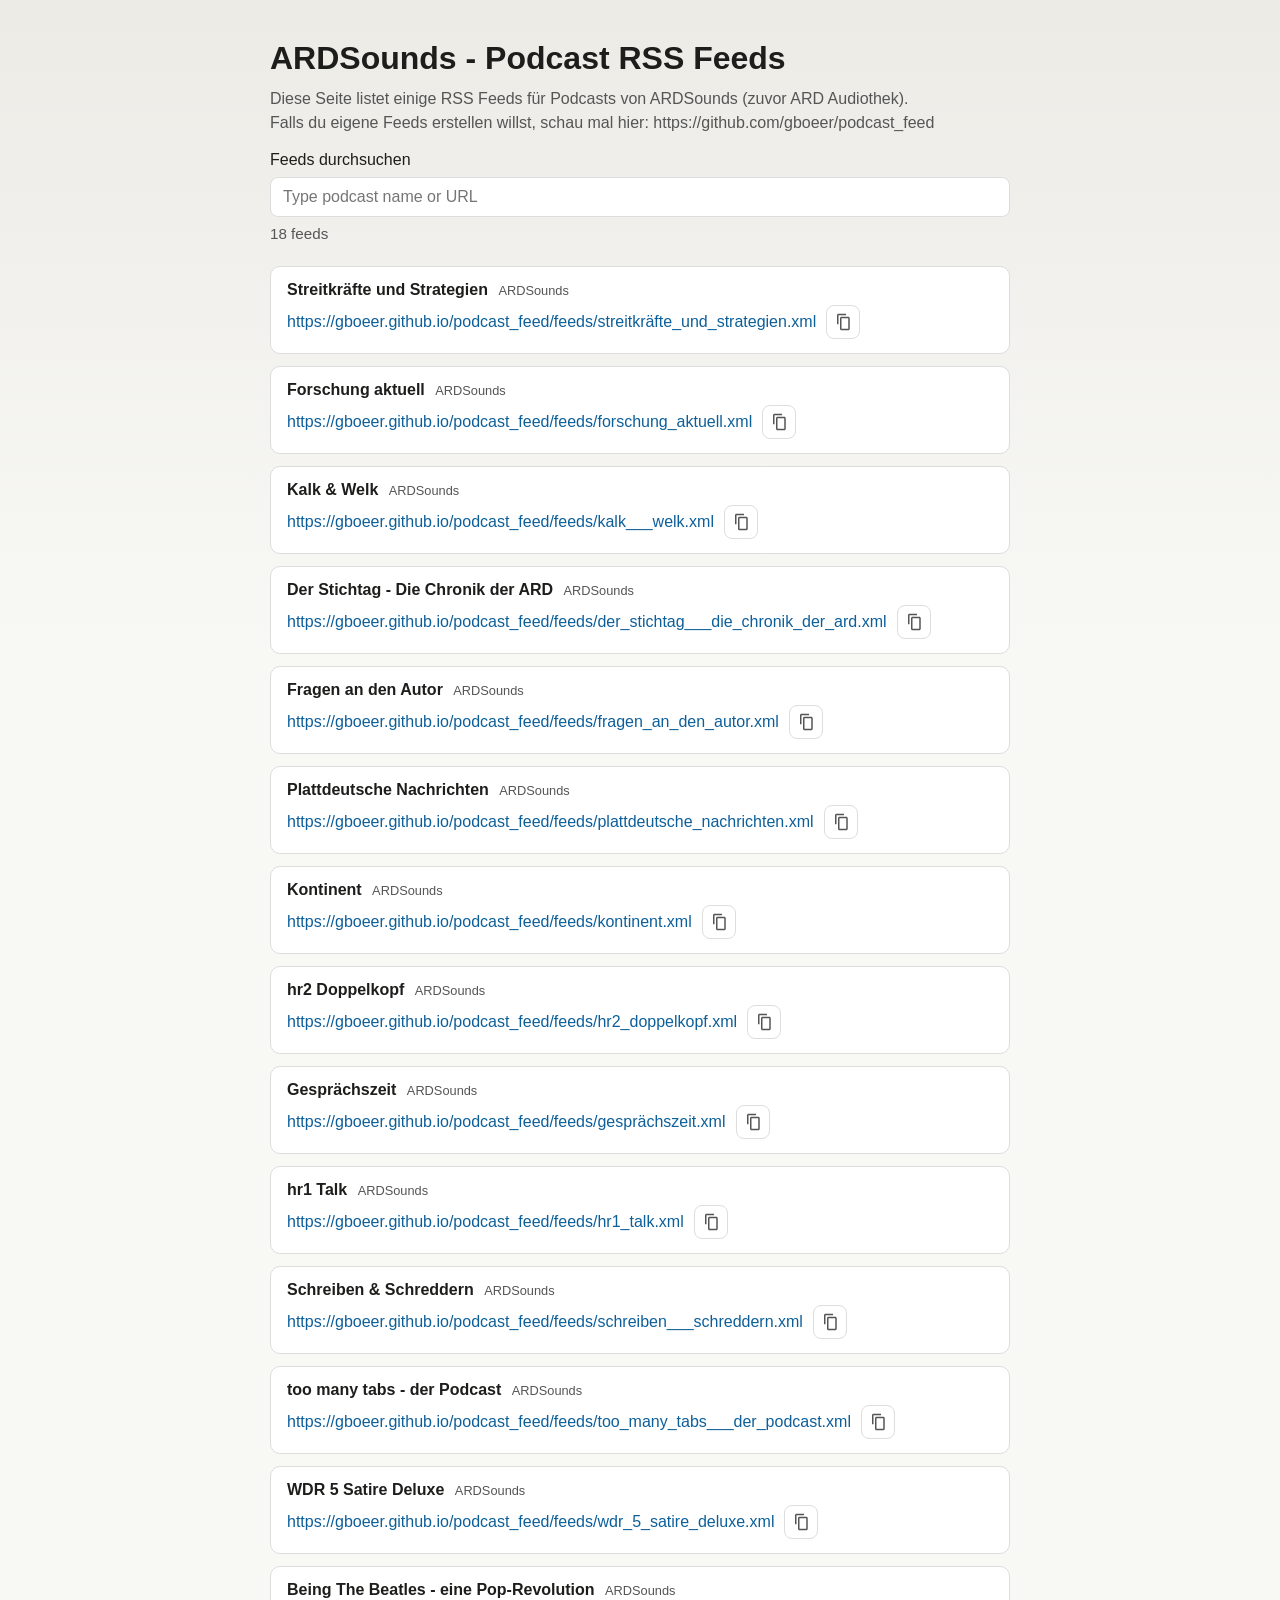
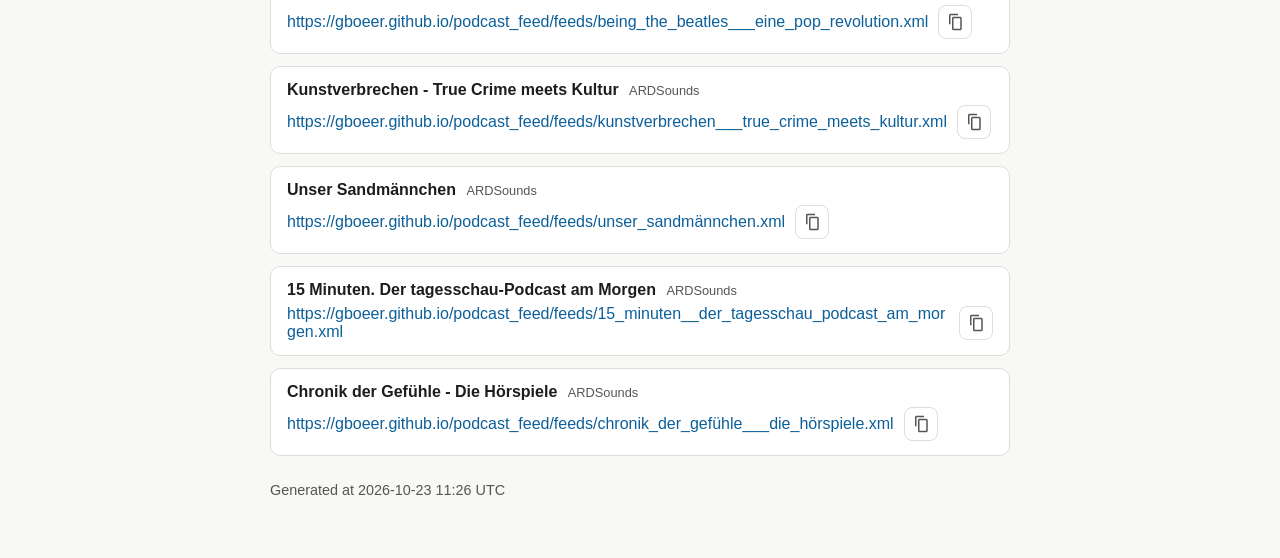
==== index.html @ 9b15e466 "deploy: 3270543f845d067c883ebe830aea7118009c3dfb" ====
<!doctype html>
<html lang="en">
<head>
  <meta charset="utf-8">
  <meta name="viewport" content="width=device-width, initial-scale=1">
  <title>Podcast Feeds</title>
  <link rel="stylesheet" href="./index.css">
</head>
<body>
  <main>
    <h1>ARDSounds - Podcast RSS Feeds</h1>
    <p>Diese Seite listet einige RSS Feeds für Podcasts von ARDSounds (zuvor ARD Audiothek). <br> Falls du eigene Feeds erstellen willst, schau mal hier: https://github.com/gboeer/podcast_feed </p>
    <div class="controls">
      <label for="feed-search">Feeds durchsuchen</label>
      <input id="feed-search" type="search" placeholder="Type podcast name or URL" autocomplete="off">
      <div id="feed-stats" class="stats"></div>
    </div>
    <ul>
<li data-search="streitkräfte und strategien https://gboeer.github.io/podcast_feed/feeds/streitkräfte_und_strategien.xml"><strong>Streitkräfte und Strategien</strong> <a class="source-link" href="https://www.ardsounds.de/sendung/streitkraefte-und-strategien/urn:ard:show:794d51bd58e1747c/" target="_blank" rel="noopener">ARDSounds</a><br><div class="feed-link-row"><a href="https://gboeer.github.io/podcast_feed/feeds/streitkräfte_und_strategien.xml">https://gboeer.github.io/podcast_feed/feeds/streitkräfte_und_strategien.xml</a><button class="copy-btn" type="button" data-copy="https://gboeer.github.io/podcast_feed/feeds/streitkräfte_und_strategien.xml" aria-label="Copy feed URL" title="Copy feed URL"><svg viewBox="0 0 24 24" aria-hidden="true" focusable="false"><path d="M16 1H6c-1.1 0-2 .9-2 2v12h2V3h10V1zm3 4H10c-1.1 0-2 .9-2 2v14c0 1.1.9 2 2 2h9c1.1 0 2-.9 2-2V7c0-1.1-.9-2-2-2zm0 16H10V7h9v14z"/></svg></button></div></li>
<li data-search="forschung aktuell https://gboeer.github.io/podcast_feed/feeds/forschung_aktuell.xml"><strong>Forschung aktuell</strong> <a class="source-link" href="https://www.ardsounds.de/sendung/forschung-aktuell/urn:ard:show:4dc5200d91eca29c/" target="_blank" rel="noopener">ARDSounds</a><br><div class="feed-link-row"><a href="https://gboeer.github.io/podcast_feed/feeds/forschung_aktuell.xml">https://gboeer.github.io/podcast_feed/feeds/forschung_aktuell.xml</a><button class="copy-btn" type="button" data-copy="https://gboeer.github.io/podcast_feed/feeds/forschung_aktuell.xml" aria-label="Copy feed URL" title="Copy feed URL"><svg viewBox="0 0 24 24" aria-hidden="true" focusable="false"><path d="M16 1H6c-1.1 0-2 .9-2 2v12h2V3h10V1zm3 4H10c-1.1 0-2 .9-2 2v14c0 1.1.9 2 2 2h9c1.1 0 2-.9 2-2V7c0-1.1-.9-2-2-2zm0 16H10V7h9v14z"/></svg></button></div></li>
<li data-search="kalk &amp; welk https://gboeer.github.io/podcast_feed/feeds/kalk___welk.xml"><strong>Kalk &amp; Welk</strong> <a class="source-link" href="https://www.ardsounds.de/sendung/kalk-und-welk/urn:ard:show:8e6d4d6fa453e7f7/" target="_blank" rel="noopener">ARDSounds</a><br><div class="feed-link-row"><a href="https://gboeer.github.io/podcast_feed/feeds/kalk___welk.xml">https://gboeer.github.io/podcast_feed/feeds/kalk___welk.xml</a><button class="copy-btn" type="button" data-copy="https://gboeer.github.io/podcast_feed/feeds/kalk___welk.xml" aria-label="Copy feed URL" title="Copy feed URL"><svg viewBox="0 0 24 24" aria-hidden="true" focusable="false"><path d="M16 1H6c-1.1 0-2 .9-2 2v12h2V3h10V1zm3 4H10c-1.1 0-2 .9-2 2v14c0 1.1.9 2 2 2h9c1.1 0 2-.9 2-2V7c0-1.1-.9-2-2-2zm0 16H10V7h9v14z"/></svg></button></div></li>
<li data-search="der stichtag - die chronik der ard https://gboeer.github.io/podcast_feed/feeds/der_stichtag___die_chronik_der_ard.xml"><strong>Der Stichtag - Die Chronik der ARD</strong> <a class="source-link" href="https://www.ardsounds.de/sendung/der-stichtag-die-chronik-der-ard/urn:ard:show:2c105ac761118ee9/" target="_blank" rel="noopener">ARDSounds</a><br><div class="feed-link-row"><a href="https://gboeer.github.io/podcast_feed/feeds/der_stichtag___die_chronik_der_ard.xml">https://gboeer.github.io/podcast_feed/feeds/der_stichtag___die_chronik_der_ard.xml</a><button class="copy-btn" type="button" data-copy="https://gboeer.github.io/podcast_feed/feeds/der_stichtag___die_chronik_der_ard.xml" aria-label="Copy feed URL" title="Copy feed URL"><svg viewBox="0 0 24 24" aria-hidden="true" focusable="false"><path d="M16 1H6c-1.1 0-2 .9-2 2v12h2V3h10V1zm3 4H10c-1.1 0-2 .9-2 2v14c0 1.1.9 2 2 2h9c1.1 0 2-.9 2-2V7c0-1.1-.9-2-2-2zm0 16H10V7h9v14z"/></svg></button></div></li>
<li data-search="fragen an den autor https://gboeer.github.io/podcast_feed/feeds/fragen_an_den_autor.xml"><strong>Fragen an den Autor</strong> <a class="source-link" href="https://www.ardsounds.de/sendung/fragen-an-den-autor/urn:ard:show:fbb1775cda85d930/" target="_blank" rel="noopener">ARDSounds</a><br><div class="feed-link-row"><a href="https://gboeer.github.io/podcast_feed/feeds/fragen_an_den_autor.xml">https://gboeer.github.io/podcast_feed/feeds/fragen_an_den_autor.xml</a><button class="copy-btn" type="button" data-copy="https://gboeer.github.io/podcast_feed/feeds/fragen_an_den_autor.xml" aria-label="Copy feed URL" title="Copy feed URL"><svg viewBox="0 0 24 24" aria-hidden="true" focusable="false"><path d="M16 1H6c-1.1 0-2 .9-2 2v12h2V3h10V1zm3 4H10c-1.1 0-2 .9-2 2v14c0 1.1.9 2 2 2h9c1.1 0 2-.9 2-2V7c0-1.1-.9-2-2-2zm0 16H10V7h9v14z"/></svg></button></div></li>
<li data-search="plattdeutsche nachrichten https://gboeer.github.io/podcast_feed/feeds/plattdeutsche_nachrichten.xml"><strong>Plattdeutsche Nachrichten</strong> <a class="source-link" href="https://www.ardsounds.de/sendung/plattdeutsche-nachrichten/urn:ard:show:feb73adba71276fd/" target="_blank" rel="noopener">ARDSounds</a><br><div class="feed-link-row"><a href="https://gboeer.github.io/podcast_feed/feeds/plattdeutsche_nachrichten.xml">https://gboeer.github.io/podcast_feed/feeds/plattdeutsche_nachrichten.xml</a><button class="copy-btn" type="button" data-copy="https://gboeer.github.io/podcast_feed/feeds/plattdeutsche_nachrichten.xml" aria-label="Copy feed URL" title="Copy feed URL"><svg viewBox="0 0 24 24" aria-hidden="true" focusable="false"><path d="M16 1H6c-1.1 0-2 .9-2 2v12h2V3h10V1zm3 4H10c-1.1 0-2 .9-2 2v14c0 1.1.9 2 2 2h9c1.1 0 2-.9 2-2V7c0-1.1-.9-2-2-2zm0 16H10V7h9v14z"/></svg></button></div></li>
<li data-search="kontinent https://gboeer.github.io/podcast_feed/feeds/kontinent.xml"><strong>Kontinent</strong> <a class="source-link" href="https://www.ardsounds.de/sendung/kontinent/urn:ard:show:867e47a4a49d29b7/" target="_blank" rel="noopener">ARDSounds</a><br><div class="feed-link-row"><a href="https://gboeer.github.io/podcast_feed/feeds/kontinent.xml">https://gboeer.github.io/podcast_feed/feeds/kontinent.xml</a><button class="copy-btn" type="button" data-copy="https://gboeer.github.io/podcast_feed/feeds/kontinent.xml" aria-label="Copy feed URL" title="Copy feed URL"><svg viewBox="0 0 24 24" aria-hidden="true" focusable="false"><path d="M16 1H6c-1.1 0-2 .9-2 2v12h2V3h10V1zm3 4H10c-1.1 0-2 .9-2 2v14c0 1.1.9 2 2 2h9c1.1 0 2-.9 2-2V7c0-1.1-.9-2-2-2zm0 16H10V7h9v14z"/></svg></button></div></li>
<li data-search="hr2 doppelkopf https://gboeer.github.io/podcast_feed/feeds/hr2_doppelkopf.xml"><strong>hr2 Doppelkopf</strong> <a class="source-link" href="https://www.ardsounds.de/sendung/hr2-doppelkopf/urn:ard:show:762d98549219c41c/" target="_blank" rel="noopener">ARDSounds</a><br><div class="feed-link-row"><a href="https://gboeer.github.io/podcast_feed/feeds/hr2_doppelkopf.xml">https://gboeer.github.io/podcast_feed/feeds/hr2_doppelkopf.xml</a><button class="copy-btn" type="button" data-copy="https://gboeer.github.io/podcast_feed/feeds/hr2_doppelkopf.xml" aria-label="Copy feed URL" title="Copy feed URL"><svg viewBox="0 0 24 24" aria-hidden="true" focusable="false"><path d="M16 1H6c-1.1 0-2 .9-2 2v12h2V3h10V1zm3 4H10c-1.1 0-2 .9-2 2v14c0 1.1.9 2 2 2h9c1.1 0 2-.9 2-2V7c0-1.1-.9-2-2-2zm0 16H10V7h9v14z"/></svg></button></div></li>
<li data-search="gesprächszeit https://gboeer.github.io/podcast_feed/feeds/gesprächszeit.xml"><strong>Gesprächszeit</strong> <a class="source-link" href="https://www.ardsounds.de/sendung/gespraechszeit/urn:ard:show:e8dc6cd659cb0e9d/" target="_blank" rel="noopener">ARDSounds</a><br><div class="feed-link-row"><a href="https://gboeer.github.io/podcast_feed/feeds/gesprächszeit.xml">https://gboeer.github.io/podcast_feed/feeds/gesprächszeit.xml</a><button class="copy-btn" type="button" data-copy="https://gboeer.github.io/podcast_feed/feeds/gesprächszeit.xml" aria-label="Copy feed URL" title="Copy feed URL"><svg viewBox="0 0 24 24" aria-hidden="true" focusable="false"><path d="M16 1H6c-1.1 0-2 .9-2 2v12h2V3h10V1zm3 4H10c-1.1 0-2 .9-2 2v14c0 1.1.9 2 2 2h9c1.1 0 2-.9 2-2V7c0-1.1-.9-2-2-2zm0 16H10V7h9v14z"/></svg></button></div></li>
<li data-search="hr1 talk https://gboeer.github.io/podcast_feed/feeds/hr1_talk.xml"><strong>hr1 Talk</strong> <a class="source-link" href="https://www.ardsounds.de/sendung/hr1-talk/urn:ard:show:fd5af5b7b07a8db5/" target="_blank" rel="noopener">ARDSounds</a><br><div class="feed-link-row"><a href="https://gboeer.github.io/podcast_feed/feeds/hr1_talk.xml">https://gboeer.github.io/podcast_feed/feeds/hr1_talk.xml</a><button class="copy-btn" type="button" data-copy="https://gboeer.github.io/podcast_feed/feeds/hr1_talk.xml" aria-label="Copy feed URL" title="Copy feed URL"><svg viewBox="0 0 24 24" aria-hidden="true" focusable="false"><path d="M16 1H6c-1.1 0-2 .9-2 2v12h2V3h10V1zm3 4H10c-1.1 0-2 .9-2 2v14c0 1.1.9 2 2 2h9c1.1 0 2-.9 2-2V7c0-1.1-.9-2-2-2zm0 16H10V7h9v14z"/></svg></button></div></li>
<li data-search="schreiben &amp; schreddern https://gboeer.github.io/podcast_feed/feeds/schreiben___schreddern.xml"><strong>Schreiben &amp; Schreddern</strong> <a class="source-link" href="https://www.ardsounds.de/sendung/schreiben-und-schreddern/urn:ard:show:7f4bfcdd7c86e595/" target="_blank" rel="noopener">ARDSounds</a><br><div class="feed-link-row"><a href="https://gboeer.github.io/podcast_feed/feeds/schreiben___schreddern.xml">https://gboeer.github.io/podcast_feed/feeds/schreiben___schreddern.xml</a><button class="copy-btn" type="button" data-copy="https://gboeer.github.io/podcast_feed/feeds/schreiben___schreddern.xml" aria-label="Copy feed URL" title="Copy feed URL"><svg viewBox="0 0 24 24" aria-hidden="true" focusable="false"><path d="M16 1H6c-1.1 0-2 .9-2 2v12h2V3h10V1zm3 4H10c-1.1 0-2 .9-2 2v14c0 1.1.9 2 2 2h9c1.1 0 2-.9 2-2V7c0-1.1-.9-2-2-2zm0 16H10V7h9v14z"/></svg></button></div></li>
<li data-search="too many tabs - der podcast https://gboeer.github.io/podcast_feed/feeds/too_many_tabs___der_podcast.xml"><strong>too many tabs - der Podcast</strong> <a class="source-link" href="https://www.ardsounds.de/sendung/too-many-tabs-der-podcast/urn:ard:show:f9729e4506b88ae3/" target="_blank" rel="noopener">ARDSounds</a><br><div class="feed-link-row"><a href="https://gboeer.github.io/podcast_feed/feeds/too_many_tabs___der_podcast.xml">https://gboeer.github.io/podcast_feed/feeds/too_many_tabs___der_podcast.xml</a><button class="copy-btn" type="button" data-copy="https://gboeer.github.io/podcast_feed/feeds/too_many_tabs___der_podcast.xml" aria-label="Copy feed URL" title="Copy feed URL"><svg viewBox="0 0 24 24" aria-hidden="true" focusable="false"><path d="M16 1H6c-1.1 0-2 .9-2 2v12h2V3h10V1zm3 4H10c-1.1 0-2 .9-2 2v14c0 1.1.9 2 2 2h9c1.1 0 2-.9 2-2V7c0-1.1-.9-2-2-2zm0 16H10V7h9v14z"/></svg></button></div></li>
<li data-search="wdr 5 satire deluxe https://gboeer.github.io/podcast_feed/feeds/wdr_5_satire_deluxe.xml"><strong>WDR 5 Satire Deluxe</strong> <a class="source-link" href="https://www.ardsounds.de/sendung/wdr-5-satire-deluxe/urn:ard:show:b4ca0b835f537610/" target="_blank" rel="noopener">ARDSounds</a><br><div class="feed-link-row"><a href="https://gboeer.github.io/podcast_feed/feeds/wdr_5_satire_deluxe.xml">https://gboeer.github.io/podcast_feed/feeds/wdr_5_satire_deluxe.xml</a><button class="copy-btn" type="button" data-copy="https://gboeer.github.io/podcast_feed/feeds/wdr_5_satire_deluxe.xml" aria-label="Copy feed URL" title="Copy feed URL"><svg viewBox="0 0 24 24" aria-hidden="true" focusable="false"><path d="M16 1H6c-1.1 0-2 .9-2 2v12h2V3h10V1zm3 4H10c-1.1 0-2 .9-2 2v14c0 1.1.9 2 2 2h9c1.1 0 2-.9 2-2V7c0-1.1-.9-2-2-2zm0 16H10V7h9v14z"/></svg></button></div></li>
<li data-search="being the beatles - eine pop-revolution https://gboeer.github.io/podcast_feed/feeds/being_the_beatles___eine_pop_revolution.xml"><strong>Being The Beatles - eine Pop-Revolution</strong> <a class="source-link" href="https://www.ardsounds.de/sendung/being-the-beatles-eine-pop-revolution/urn:ard:show:5d933a937bf865a2/" target="_blank" rel="noopener">ARDSounds</a><br><div class="feed-link-row"><a href="https://gboeer.github.io/podcast_feed/feeds/being_the_beatles___eine_pop_revolution.xml">https://gboeer.github.io/podcast_feed/feeds/being_the_beatles___eine_pop_revolution.xml</a><button class="copy-btn" type="button" data-copy="https://gboeer.github.io/podcast_feed/feeds/being_the_beatles___eine_pop_revolution.xml" aria-label="Copy feed URL" title="Copy feed URL"><svg viewBox="0 0 24 24" aria-hidden="true" focusable="false"><path d="M16 1H6c-1.1 0-2 .9-2 2v12h2V3h10V1zm3 4H10c-1.1 0-2 .9-2 2v14c0 1.1.9 2 2 2h9c1.1 0 2-.9 2-2V7c0-1.1-.9-2-2-2zm0 16H10V7h9v14z"/></svg></button></div></li>
<li data-search="kunstverbrechen - true crime meets kultur https://gboeer.github.io/podcast_feed/feeds/kunstverbrechen___true_crime_meets_kultur.xml"><strong>Kunstverbrechen - True Crime meets Kultur</strong> <a class="source-link" href="https://www.ardsounds.de/sendung/kunstverbrechen-true-crime-meets-kultur/urn:ard:show:78b44da017c70e17/" target="_blank" rel="noopener">ARDSounds</a><br><div class="feed-link-row"><a href="https://gboeer.github.io/podcast_feed/feeds/kunstverbrechen___true_crime_meets_kultur.xml">https://gboeer.github.io/podcast_feed/feeds/kunstverbrechen___true_crime_meets_kultur.xml</a><button class="copy-btn" type="button" data-copy="https://gboeer.github.io/podcast_feed/feeds/kunstverbrechen___true_crime_meets_kultur.xml" aria-label="Copy feed URL" title="Copy feed URL"><svg viewBox="0 0 24 24" aria-hidden="true" focusable="false"><path d="M16 1H6c-1.1 0-2 .9-2 2v12h2V3h10V1zm3 4H10c-1.1 0-2 .9-2 2v14c0 1.1.9 2 2 2h9c1.1 0 2-.9 2-2V7c0-1.1-.9-2-2-2zm0 16H10V7h9v14z"/></svg></button></div></li>
<li data-search="unser sandmännchen https://gboeer.github.io/podcast_feed/feeds/unser_sandmännchen.xml"><strong>Unser Sandmännchen</strong> <a class="source-link" href="https://www.ardsounds.de/sendung/unser-sandmaennchen/urn:ard:show:0e3f60ed4ba198df/" target="_blank" rel="noopener">ARDSounds</a><br><div class="feed-link-row"><a href="https://gboeer.github.io/podcast_feed/feeds/unser_sandmännchen.xml">https://gboeer.github.io/podcast_feed/feeds/unser_sandmännchen.xml</a><button class="copy-btn" type="button" data-copy="https://gboeer.github.io/podcast_feed/feeds/unser_sandmännchen.xml" aria-label="Copy feed URL" title="Copy feed URL"><svg viewBox="0 0 24 24" aria-hidden="true" focusable="false"><path d="M16 1H6c-1.1 0-2 .9-2 2v12h2V3h10V1zm3 4H10c-1.1 0-2 .9-2 2v14c0 1.1.9 2 2 2h9c1.1 0 2-.9 2-2V7c0-1.1-.9-2-2-2zm0 16H10V7h9v14z"/></svg></button></div></li>
<li data-search="15 minuten. der tagesschau-podcast am morgen https://gboeer.github.io/podcast_feed/feeds/15_minuten__der_tagesschau_podcast_am_morgen.xml"><strong>15 Minuten. Der tagesschau-Podcast am Morgen</strong> <a class="source-link" href="https://www.ardsounds.de/sendung/15-minuten-der-tagesschau-podcast-am-morgen/urn:ard:show:b84b465ae5abcd64/" target="_blank" rel="noopener">ARDSounds</a><br><div class="feed-link-row"><a href="https://gboeer.github.io/podcast_feed/feeds/15_minuten__der_tagesschau_podcast_am_morgen.xml">https://gboeer.github.io/podcast_feed/feeds/15_minuten__der_tagesschau_podcast_am_morgen.xml</a><button class="copy-btn" type="button" data-copy="https://gboeer.github.io/podcast_feed/feeds/15_minuten__der_tagesschau_podcast_am_morgen.xml" aria-label="Copy feed URL" title="Copy feed URL"><svg viewBox="0 0 24 24" aria-hidden="true" focusable="false"><path d="M16 1H6c-1.1 0-2 .9-2 2v12h2V3h10V1zm3 4H10c-1.1 0-2 .9-2 2v14c0 1.1.9 2 2 2h9c1.1 0 2-.9 2-2V7c0-1.1-.9-2-2-2zm0 16H10V7h9v14z"/></svg></button></div></li>
<li data-search="chronik der gefühle - die hörspiele https://gboeer.github.io/podcast_feed/feeds/chronik_der_gefühle___die_hörspiele.xml"><strong>Chronik der Gefühle - Die Hörspiele</strong> <a class="source-link" href="https://www.ardsounds.de/sendung/chronik-der-gefuehle-die-hoerspiele/urn:ard:show:01b02176eb6d5ae0/" target="_blank" rel="noopener">ARDSounds</a><br><div class="feed-link-row"><a href="https://gboeer.github.io/podcast_feed/feeds/chronik_der_gefühle___die_hörspiele.xml">https://gboeer.github.io/podcast_feed/feeds/chronik_der_gefühle___die_hörspiele.xml</a><button class="copy-btn" type="button" data-copy="https://gboeer.github.io/podcast_feed/feeds/chronik_der_gefühle___die_hörspiele.xml" aria-label="Copy feed URL" title="Copy feed URL"><svg viewBox="0 0 24 24" aria-hidden="true" focusable="false"><path d="M16 1H6c-1.1 0-2 .9-2 2v12h2V3h10V1zm3 4H10c-1.1 0-2 .9-2 2v14c0 1.1.9 2 2 2h9c1.1 0 2-.9 2-2V7c0-1.1-.9-2-2-2zm0 16H10V7h9v14z"/></svg></button></div></li>
    </ul>
    <footer>Generated at 2026-10-23 11:26 UTC</footer>
  </main>
  <script>
    (function () {
      const input = document.getElementById("feed-search");
      const stats = document.getElementById("feed-stats");
      const items = Array.from(document.querySelectorAll("li[data-search]"));
      const total = items.length;

      function update() {
        const q = input.value.trim().toLowerCase();
        let visible = 0;
        for (const item of items) {
          const haystack = item.dataset.search || "";
          const match = q === "" || haystack.includes(q);
          item.style.display = match ? "" : "none";
          if (match) visible += 1;
        }
        stats.textContent = q ? `${visible} of ${total} feeds` : `${total} feeds`;
      }

      input.addEventListener("input", update);

      async function copyText(text) {
        if (navigator.clipboard && window.isSecureContext) {
          await navigator.clipboard.writeText(text);
          return;
        }
        const ta = document.createElement("textarea");
        ta.value = text;
        ta.style.position = "fixed";
        ta.style.left = "-9999px";
        document.body.appendChild(ta);
        ta.focus();
        ta.select();
        document.execCommand("copy");
        document.body.removeChild(ta);
      }

      document.addEventListener("click", async (event) => {
        const btn = event.target.closest(".copy-btn");
        if (!btn) return;
        const url = btn.dataset.copy || "";
        if (!url) return;
        try {
          await copyText(url);
          btn.classList.add("copied");
          btn.setAttribute("aria-label", "Copied");
          btn.setAttribute("title", "Copied");
          setTimeout(() => {
            btn.classList.remove("copied");
            btn.setAttribute("aria-label", "Copy feed URL");
            btn.setAttribute("title", "Copy feed URL");
          }, 1200);
        } catch (_err) {
          btn.setAttribute("title", "Copy failed");
        }
      });

      update();
    })();
  </script>
</body>
</html>
---- index.css ----
:root {
  color-scheme: light;
  --bg: #f8f8f5;
  --text: #1d1d1b;
  --muted: #555;
  --card: #fff;
  --line: #ddd;
  --accent: #0d5f9a;
}

* { box-sizing: border-box; }

body {
  margin: 0;
  font-family: "Segoe UI", Helvetica, Arial, sans-serif;
  color: var(--text);
  background: linear-gradient(180deg, #ecebe6 0%, var(--bg) 30%);
  min-height: 100vh;
}

main {
  max-width: 780px;
  margin: 0 auto;
  padding: 40px 20px 60px;
}

h1 {
  margin: 0 0 10px;
  font-size: 2rem;
}

p {
  margin: 0 0 16px;
  color: var(--muted);
  line-height: 1.5;
}

.controls {
  display: grid;
  gap: 8px;
}

input[type="search"] {
  width: 100%;
  padding: 10px 12px;
  border: 1px solid var(--line);
  border-radius: 8px;
  font-size: 1rem;
  background: #fff;
  color: var(--text);
}

.stats {
  color: var(--muted);
  font-size: 0.95rem;
}

ul {
  list-style: none;
  padding: 0;
  margin: 24px 0;
}

li {
  background: var(--card);
  border: 1px solid var(--line);
  border-radius: 10px;
  padding: 14px 16px;
  margin-bottom: 12px;
}

.source-link {
  font-size: 0.8rem;
  color: var(--muted);
  margin-left: 6px;
}

.feed-link-row {
  margin-top: 6px;
  display: flex;
  align-items: center;
  gap: 10px;
}

a {
  color: var(--accent);
  overflow-wrap: anywhere;
  text-decoration: none;
}

a:hover { text-decoration: underline; }

.copy-btn {
  flex: 0 0 auto;
  width: 34px;
  height: 34px;
  border: 1px solid var(--line);
  border-radius: 8px;
  background: #fff;
  color: var(--muted);
  display: inline-flex;
  align-items: center;
  justify-content: center;
  cursor: pointer;
}

.copy-btn:hover {
  color: var(--accent);
  border-color: #bfc8cf;
}

.copy-btn svg {
  width: 18px;
  height: 18px;
  fill: currentColor;
}

.copy-btn.copied {
  color: #1d7f4e;
  border-color: #7cc79f;
}

footer {
  margin-top: 26px;
  color: var(--muted);
  font-size: 0.9rem;
}
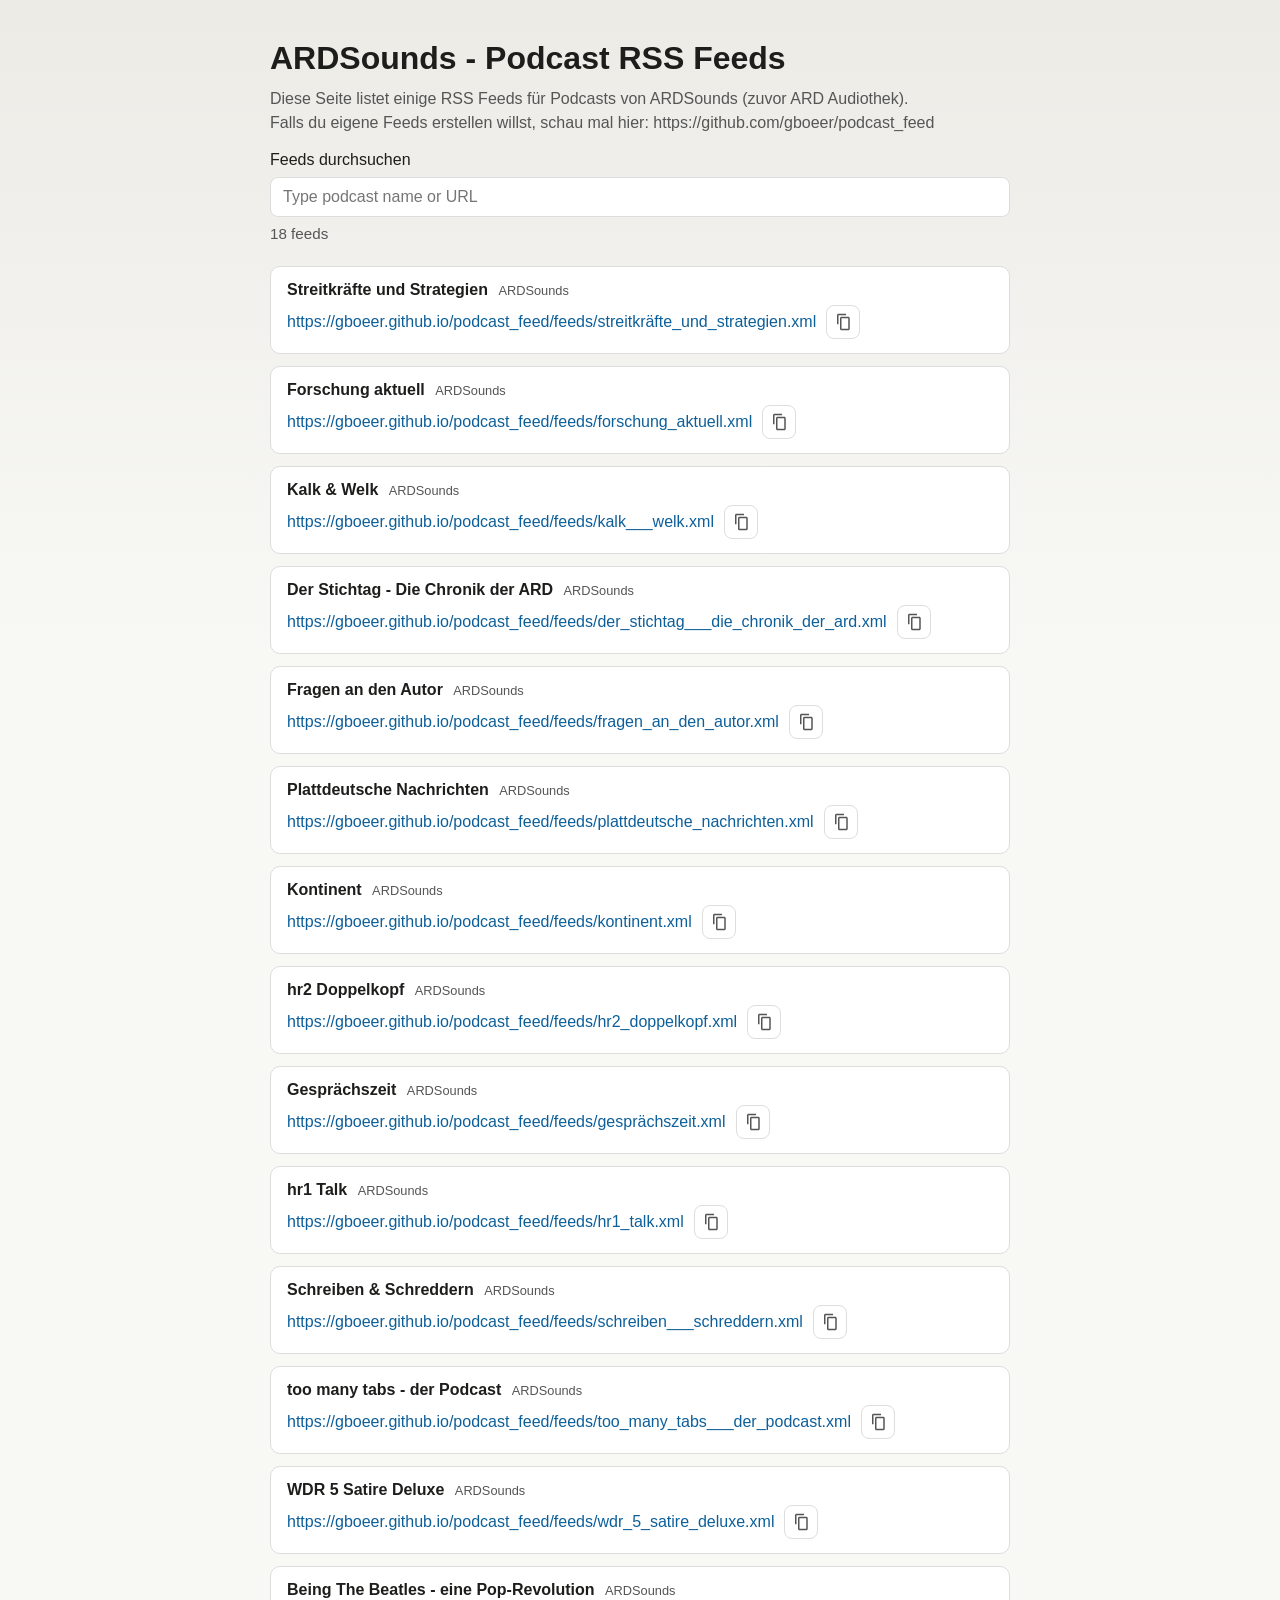
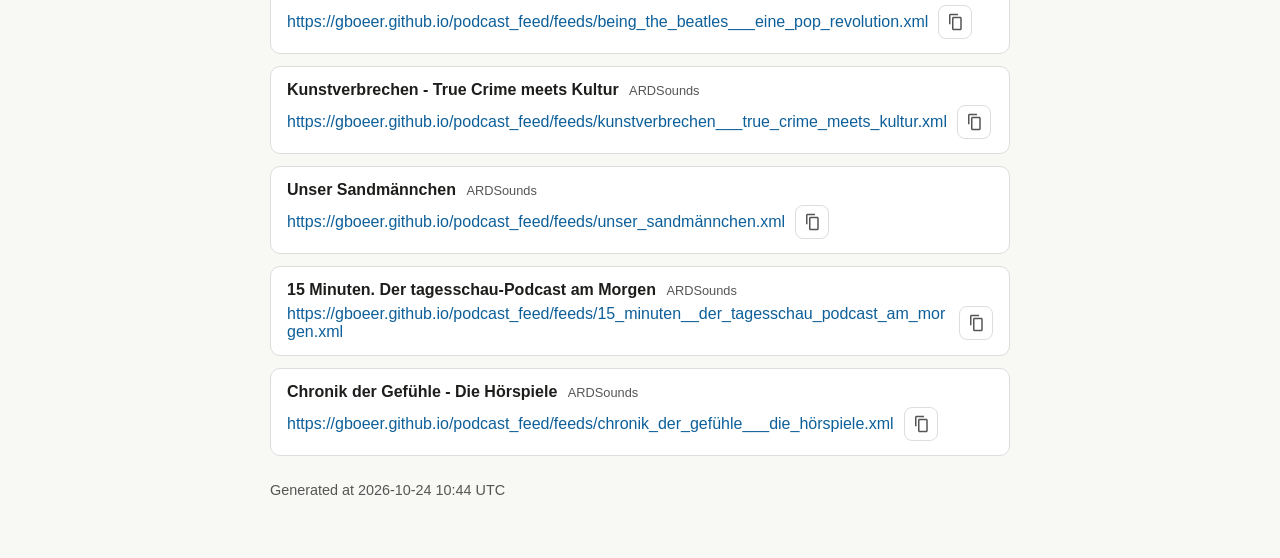
==== commit 03372ba0: "deploy: 3270543f845d067c883ebe830aea7118009c3dfb" ====
--- a/index.html
+++ b/index.html
@@ -35,7 +35,7 @@
 <li data-search="15 minuten. der tagesschau-podcast am morgen https://gboeer.github.io/podcast_feed/feeds/15_minuten__der_tagesschau_podcast_am_morgen.xml"><strong>15 Minuten. Der tagesschau-Podcast am Morgen</strong> <a class="source-link" href="https://www.ardsounds.de/sendung/15-minuten-der-tagesschau-podcast-am-morgen/urn:ard:show:b84b465ae5abcd64/" target="_blank" rel="noopener">ARDSounds</a><br><div class="feed-link-row"><a href="https://gboeer.github.io/podcast_feed/feeds/15_minuten__der_tagesschau_podcast_am_morgen.xml">https://gboeer.github.io/podcast_feed/feeds/15_minuten__der_tagesschau_podcast_am_morgen.xml</a><button class="copy-btn" type="button" data-copy="https://gboeer.github.io/podcast_feed/feeds/15_minuten__der_tagesschau_podcast_am_morgen.xml" aria-label="Copy feed URL" title="Copy feed URL"><svg viewBox="0 0 24 24" aria-hidden="true" focusable="false"><path d="M16 1H6c-1.1 0-2 .9-2 2v12h2V3h10V1zm3 4H10c-1.1 0-2 .9-2 2v14c0 1.1.9 2 2 2h9c1.1 0 2-.9 2-2V7c0-1.1-.9-2-2-2zm0 16H10V7h9v14z"/></svg></button></div></li>
 <li data-search="chronik der gefühle - die hörspiele https://gboeer.github.io/podcast_feed/feeds/chronik_der_gefühle___die_hörspiele.xml"><strong>Chronik der Gefühle - Die Hörspiele</strong> <a class="source-link" href="https://www.ardsounds.de/sendung/chronik-der-gefuehle-die-hoerspiele/urn:ard:show:01b02176eb6d5ae0/" target="_blank" rel="noopener">ARDSounds</a><br><div class="feed-link-row"><a href="https://gboeer.github.io/podcast_feed/feeds/chronik_der_gefühle___die_hörspiele.xml">https://gboeer.github.io/podcast_feed/feeds/chronik_der_gefühle___die_hörspiele.xml</a><button class="copy-btn" type="button" data-copy="https://gboeer.github.io/podcast_feed/feeds/chronik_der_gefühle___die_hörspiele.xml" aria-label="Copy feed URL" title="Copy feed URL"><svg viewBox="0 0 24 24" aria-hidden="true" focusable="false"><path d="M16 1H6c-1.1 0-2 .9-2 2v12h2V3h10V1zm3 4H10c-1.1 0-2 .9-2 2v14c0 1.1.9 2 2 2h9c1.1 0 2-.9 2-2V7c0-1.1-.9-2-2-2zm0 16H10V7h9v14z"/></svg></button></div></li>
     </ul>
-    <footer>Generated at 2026-10-23 11:26 UTC</footer>
+    <footer>Generated at 2026-10-24 10:44 UTC</footer>
   </main>
   <script>
     (function () {
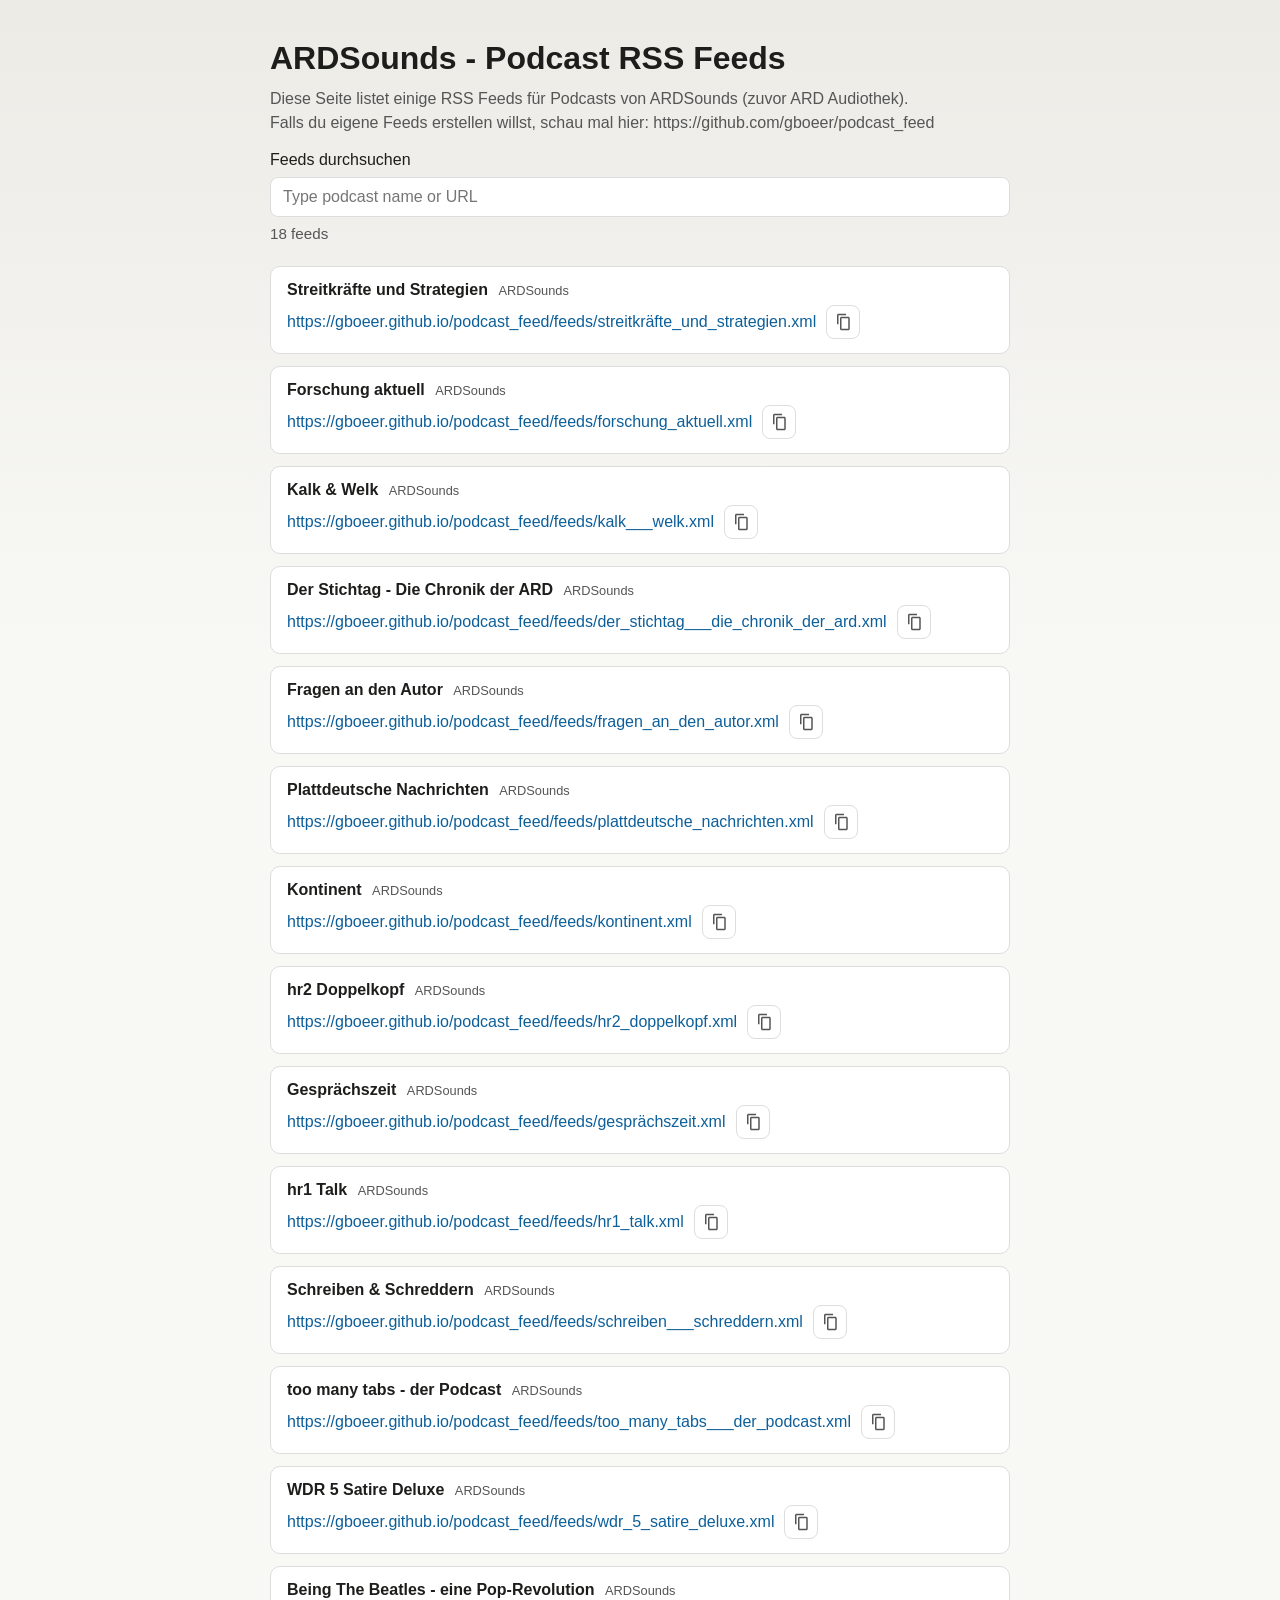
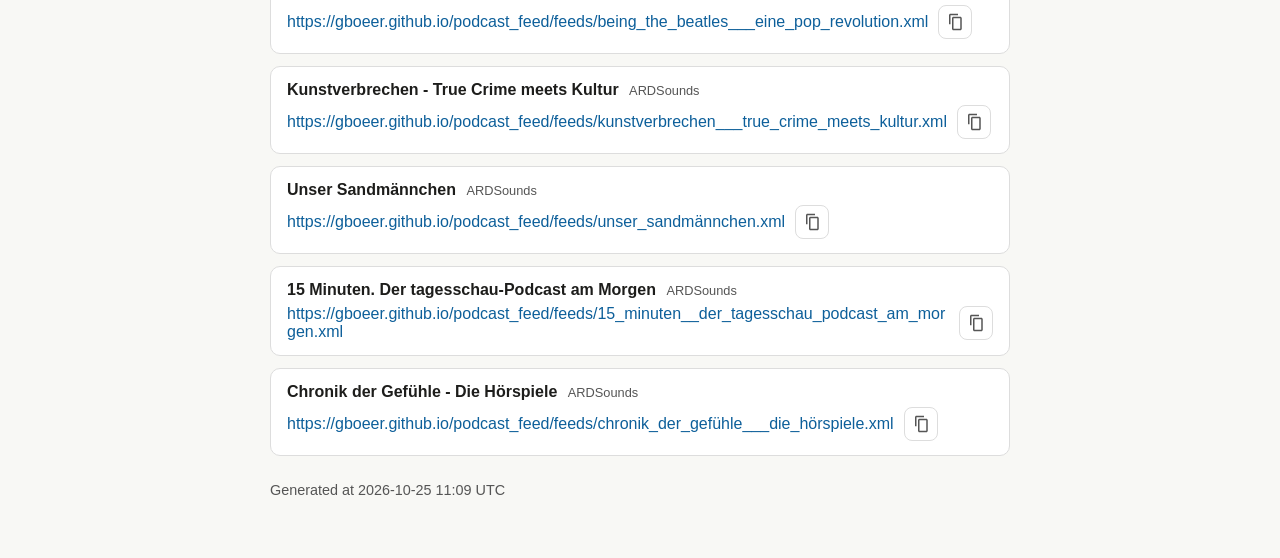
==== commit 403aab7b: "deploy: 3270543f845d067c883ebe830aea7118009c3dfb" ====
--- a/index.html
+++ b/index.html
@@ -35,7 +35,7 @@
 <li data-search="15 minuten. der tagesschau-podcast am morgen https://gboeer.github.io/podcast_feed/feeds/15_minuten__der_tagesschau_podcast_am_morgen.xml"><strong>15 Minuten. Der tagesschau-Podcast am Morgen</strong> <a class="source-link" href="https://www.ardsounds.de/sendung/15-minuten-der-tagesschau-podcast-am-morgen/urn:ard:show:b84b465ae5abcd64/" target="_blank" rel="noopener">ARDSounds</a><br><div class="feed-link-row"><a href="https://gboeer.github.io/podcast_feed/feeds/15_minuten__der_tagesschau_podcast_am_morgen.xml">https://gboeer.github.io/podcast_feed/feeds/15_minuten__der_tagesschau_podcast_am_morgen.xml</a><button class="copy-btn" type="button" data-copy="https://gboeer.github.io/podcast_feed/feeds/15_minuten__der_tagesschau_podcast_am_morgen.xml" aria-label="Copy feed URL" title="Copy feed URL"><svg viewBox="0 0 24 24" aria-hidden="true" focusable="false"><path d="M16 1H6c-1.1 0-2 .9-2 2v12h2V3h10V1zm3 4H10c-1.1 0-2 .9-2 2v14c0 1.1.9 2 2 2h9c1.1 0 2-.9 2-2V7c0-1.1-.9-2-2-2zm0 16H10V7h9v14z"/></svg></button></div></li>
 <li data-search="chronik der gefühle - die hörspiele https://gboeer.github.io/podcast_feed/feeds/chronik_der_gefühle___die_hörspiele.xml"><strong>Chronik der Gefühle - Die Hörspiele</strong> <a class="source-link" href="https://www.ardsounds.de/sendung/chronik-der-gefuehle-die-hoerspiele/urn:ard:show:01b02176eb6d5ae0/" target="_blank" rel="noopener">ARDSounds</a><br><div class="feed-link-row"><a href="https://gboeer.github.io/podcast_feed/feeds/chronik_der_gefühle___die_hörspiele.xml">https://gboeer.github.io/podcast_feed/feeds/chronik_der_gefühle___die_hörspiele.xml</a><button class="copy-btn" type="button" data-copy="https://gboeer.github.io/podcast_feed/feeds/chronik_der_gefühle___die_hörspiele.xml" aria-label="Copy feed URL" title="Copy feed URL"><svg viewBox="0 0 24 24" aria-hidden="true" focusable="false"><path d="M16 1H6c-1.1 0-2 .9-2 2v12h2V3h10V1zm3 4H10c-1.1 0-2 .9-2 2v14c0 1.1.9 2 2 2h9c1.1 0 2-.9 2-2V7c0-1.1-.9-2-2-2zm0 16H10V7h9v14z"/></svg></button></div></li>
     </ul>
-    <footer>Generated at 2026-10-24 10:44 UTC</footer>
+    <footer>Generated at 2026-10-25 11:09 UTC</footer>
   </main>
   <script>
     (function () {
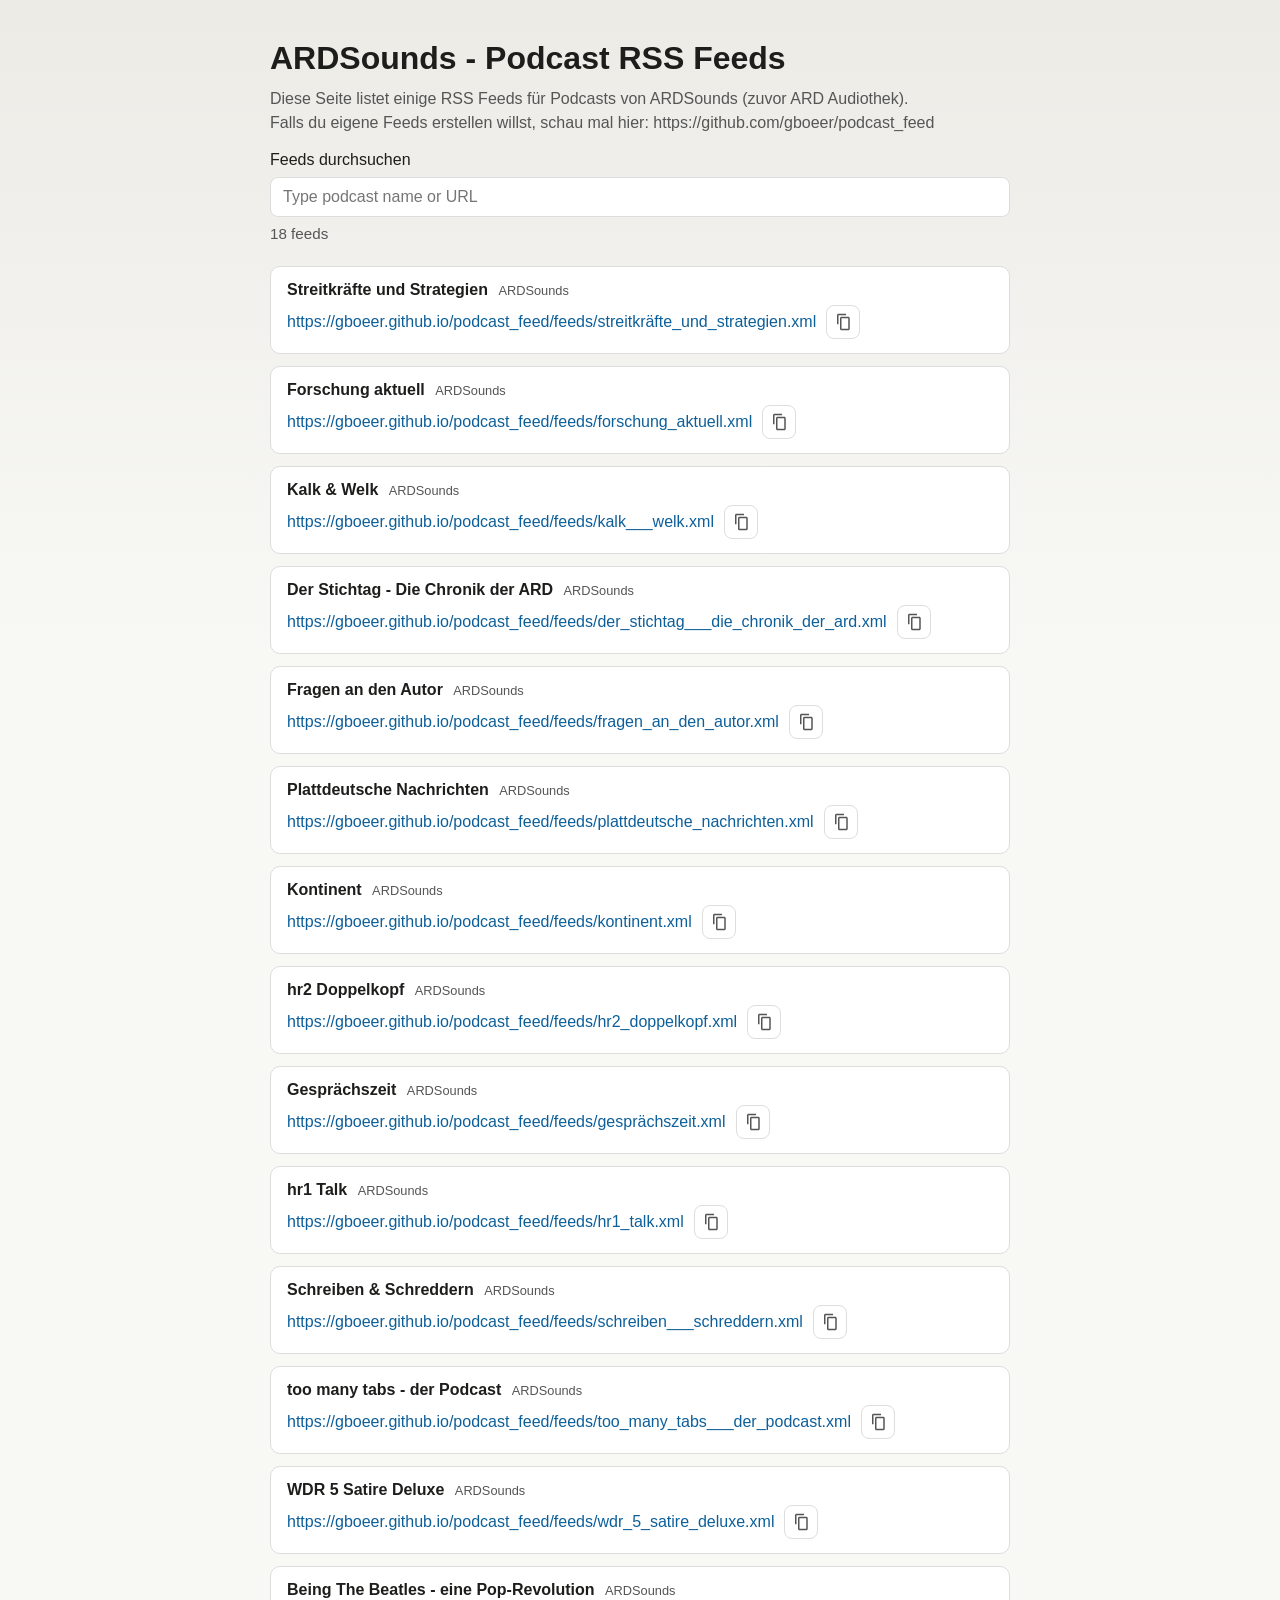
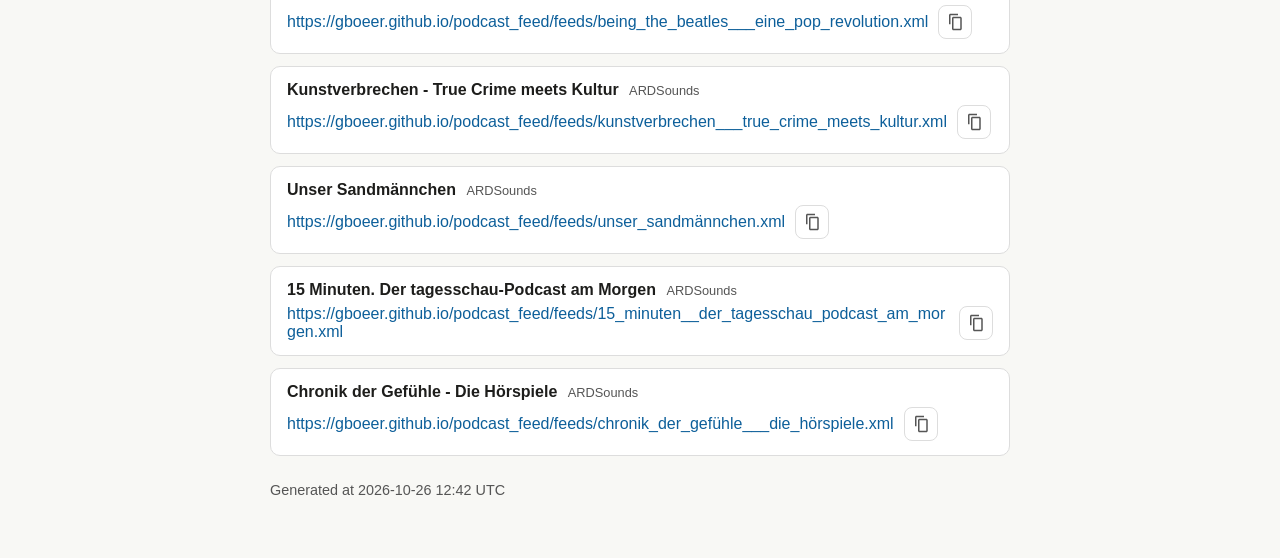
==== commit e7626585: "deploy: 3270543f845d067c883ebe830aea7118009c3dfb" ====
--- a/index.html
+++ b/index.html
@@ -35,7 +35,7 @@
 <li data-search="15 minuten. der tagesschau-podcast am morgen https://gboeer.github.io/podcast_feed/feeds/15_minuten__der_tagesschau_podcast_am_morgen.xml"><strong>15 Minuten. Der tagesschau-Podcast am Morgen</strong> <a class="source-link" href="https://www.ardsounds.de/sendung/15-minuten-der-tagesschau-podcast-am-morgen/urn:ard:show:b84b465ae5abcd64/" target="_blank" rel="noopener">ARDSounds</a><br><div class="feed-link-row"><a href="https://gboeer.github.io/podcast_feed/feeds/15_minuten__der_tagesschau_podcast_am_morgen.xml">https://gboeer.github.io/podcast_feed/feeds/15_minuten__der_tagesschau_podcast_am_morgen.xml</a><button class="copy-btn" type="button" data-copy="https://gboeer.github.io/podcast_feed/feeds/15_minuten__der_tagesschau_podcast_am_morgen.xml" aria-label="Copy feed URL" title="Copy feed URL"><svg viewBox="0 0 24 24" aria-hidden="true" focusable="false"><path d="M16 1H6c-1.1 0-2 .9-2 2v12h2V3h10V1zm3 4H10c-1.1 0-2 .9-2 2v14c0 1.1.9 2 2 2h9c1.1 0 2-.9 2-2V7c0-1.1-.9-2-2-2zm0 16H10V7h9v14z"/></svg></button></div></li>
 <li data-search="chronik der gefühle - die hörspiele https://gboeer.github.io/podcast_feed/feeds/chronik_der_gefühle___die_hörspiele.xml"><strong>Chronik der Gefühle - Die Hörspiele</strong> <a class="source-link" href="https://www.ardsounds.de/sendung/chronik-der-gefuehle-die-hoerspiele/urn:ard:show:01b02176eb6d5ae0/" target="_blank" rel="noopener">ARDSounds</a><br><div class="feed-link-row"><a href="https://gboeer.github.io/podcast_feed/feeds/chronik_der_gefühle___die_hörspiele.xml">https://gboeer.github.io/podcast_feed/feeds/chronik_der_gefühle___die_hörspiele.xml</a><button class="copy-btn" type="button" data-copy="https://gboeer.github.io/podcast_feed/feeds/chronik_der_gefühle___die_hörspiele.xml" aria-label="Copy feed URL" title="Copy feed URL"><svg viewBox="0 0 24 24" aria-hidden="true" focusable="false"><path d="M16 1H6c-1.1 0-2 .9-2 2v12h2V3h10V1zm3 4H10c-1.1 0-2 .9-2 2v14c0 1.1.9 2 2 2h9c1.1 0 2-.9 2-2V7c0-1.1-.9-2-2-2zm0 16H10V7h9v14z"/></svg></button></div></li>
     </ul>
-    <footer>Generated at 2026-10-25 11:09 UTC</footer>
+    <footer>Generated at 2026-10-26 12:42 UTC</footer>
   </main>
   <script>
     (function () {
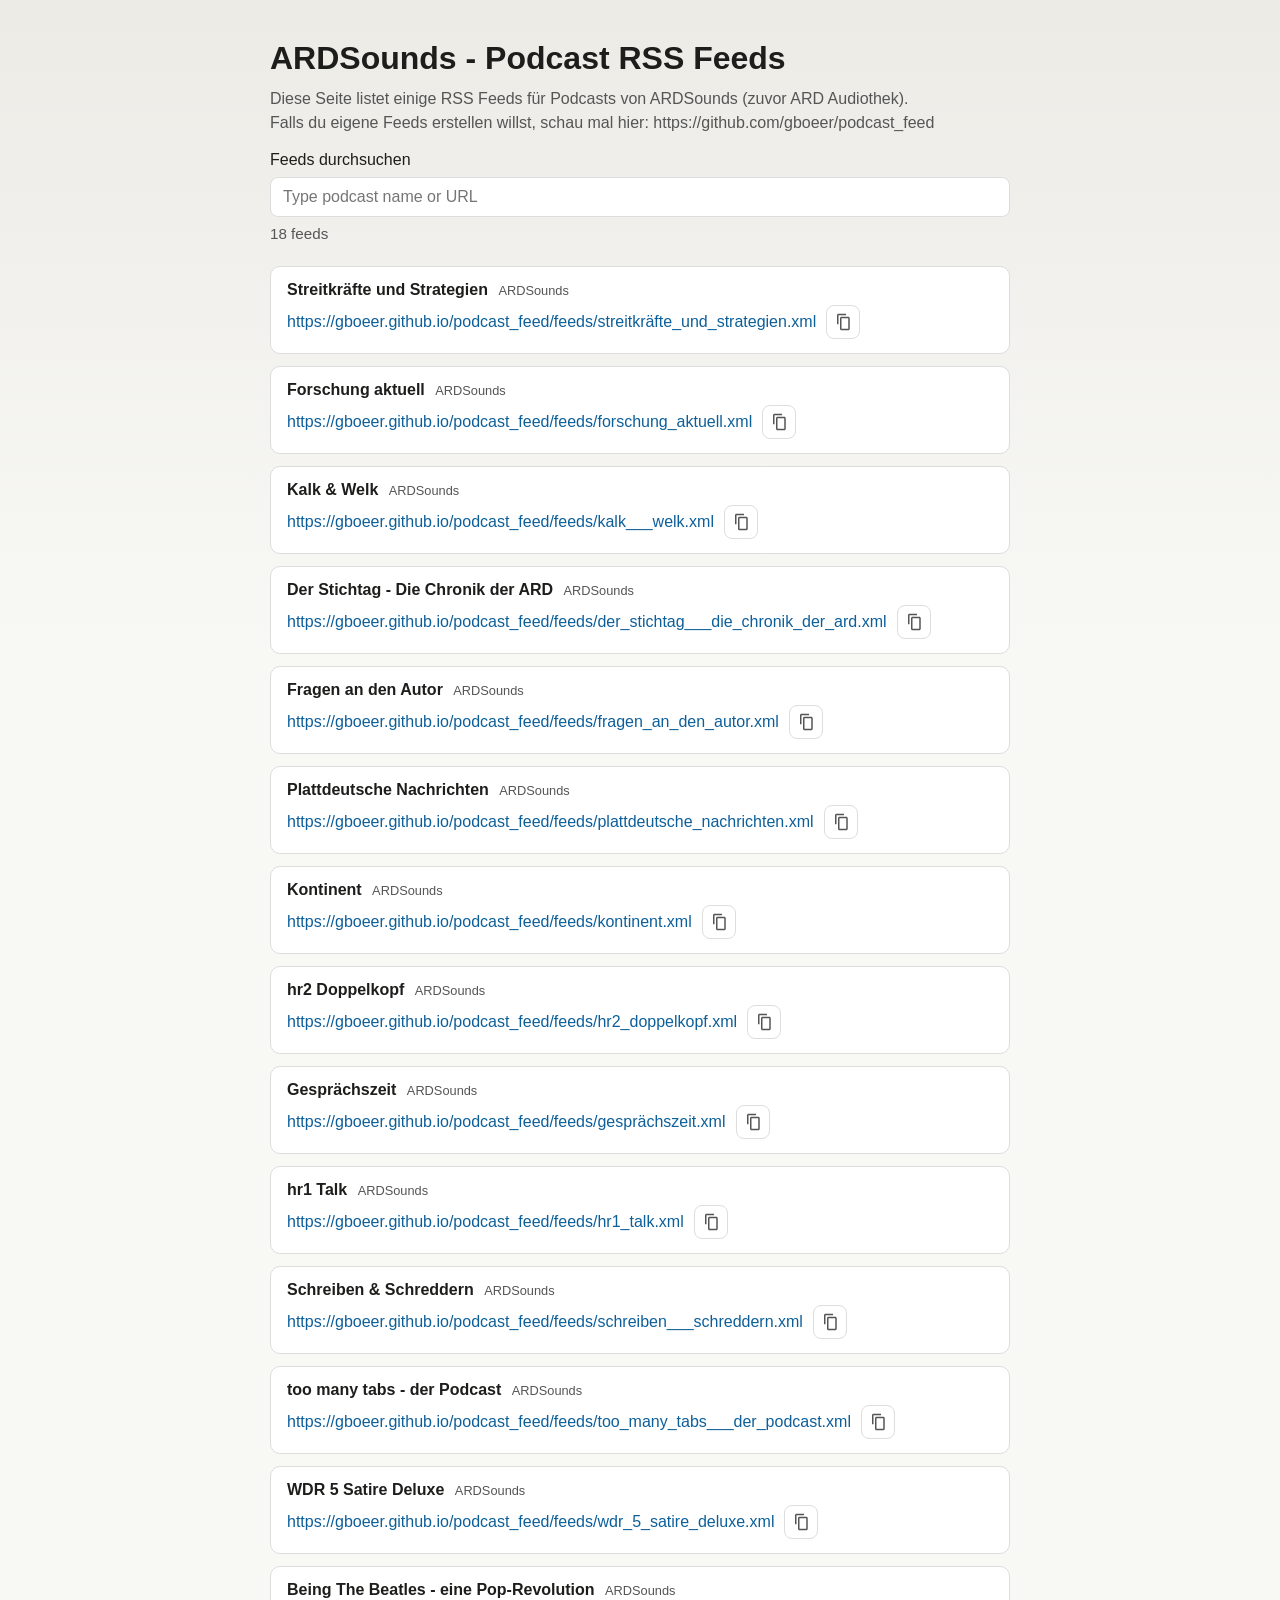
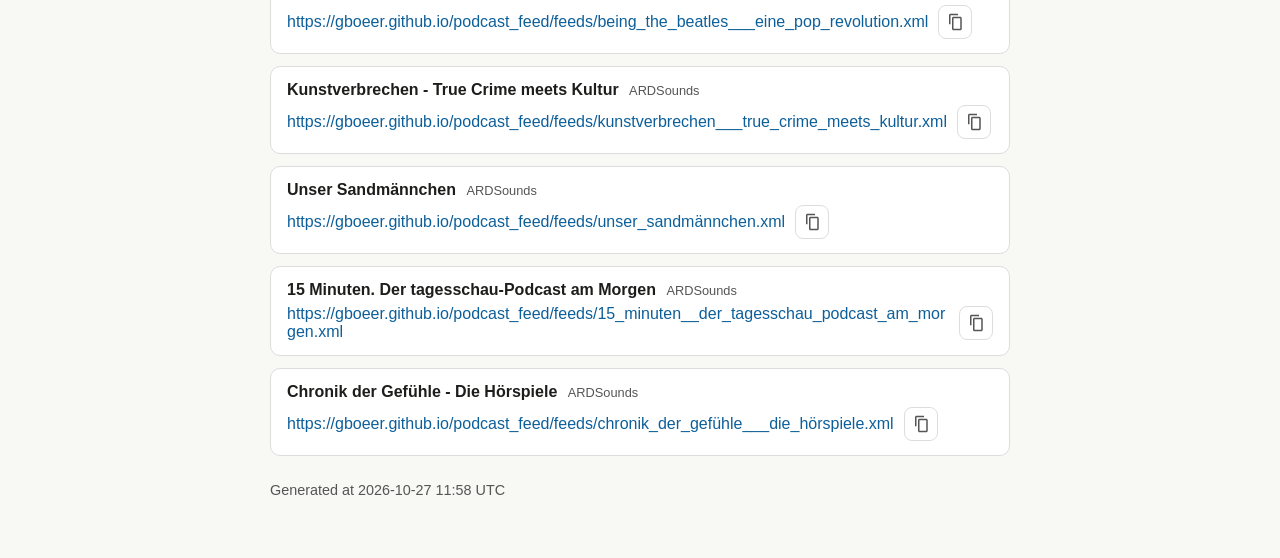
==== commit ad64e050: "deploy: 3270543f845d067c883ebe830aea7118009c3dfb" ====
--- a/index.html
+++ b/index.html
@@ -35,7 +35,7 @@
 <li data-search="15 minuten. der tagesschau-podcast am morgen https://gboeer.github.io/podcast_feed/feeds/15_minuten__der_tagesschau_podcast_am_morgen.xml"><strong>15 Minuten. Der tagesschau-Podcast am Morgen</strong> <a class="source-link" href="https://www.ardsounds.de/sendung/15-minuten-der-tagesschau-podcast-am-morgen/urn:ard:show:b84b465ae5abcd64/" target="_blank" rel="noopener">ARDSounds</a><br><div class="feed-link-row"><a href="https://gboeer.github.io/podcast_feed/feeds/15_minuten__der_tagesschau_podcast_am_morgen.xml">https://gboeer.github.io/podcast_feed/feeds/15_minuten__der_tagesschau_podcast_am_morgen.xml</a><button class="copy-btn" type="button" data-copy="https://gboeer.github.io/podcast_feed/feeds/15_minuten__der_tagesschau_podcast_am_morgen.xml" aria-label="Copy feed URL" title="Copy feed URL"><svg viewBox="0 0 24 24" aria-hidden="true" focusable="false"><path d="M16 1H6c-1.1 0-2 .9-2 2v12h2V3h10V1zm3 4H10c-1.1 0-2 .9-2 2v14c0 1.1.9 2 2 2h9c1.1 0 2-.9 2-2V7c0-1.1-.9-2-2-2zm0 16H10V7h9v14z"/></svg></button></div></li>
 <li data-search="chronik der gefühle - die hörspiele https://gboeer.github.io/podcast_feed/feeds/chronik_der_gefühle___die_hörspiele.xml"><strong>Chronik der Gefühle - Die Hörspiele</strong> <a class="source-link" href="https://www.ardsounds.de/sendung/chronik-der-gefuehle-die-hoerspiele/urn:ard:show:01b02176eb6d5ae0/" target="_blank" rel="noopener">ARDSounds</a><br><div class="feed-link-row"><a href="https://gboeer.github.io/podcast_feed/feeds/chronik_der_gefühle___die_hörspiele.xml">https://gboeer.github.io/podcast_feed/feeds/chronik_der_gefühle___die_hörspiele.xml</a><button class="copy-btn" type="button" data-copy="https://gboeer.github.io/podcast_feed/feeds/chronik_der_gefühle___die_hörspiele.xml" aria-label="Copy feed URL" title="Copy feed URL"><svg viewBox="0 0 24 24" aria-hidden="true" focusable="false"><path d="M16 1H6c-1.1 0-2 .9-2 2v12h2V3h10V1zm3 4H10c-1.1 0-2 .9-2 2v14c0 1.1.9 2 2 2h9c1.1 0 2-.9 2-2V7c0-1.1-.9-2-2-2zm0 16H10V7h9v14z"/></svg></button></div></li>
     </ul>
-    <footer>Generated at 2026-10-26 12:42 UTC</footer>
+    <footer>Generated at 2026-10-27 11:58 UTC</footer>
   </main>
   <script>
     (function () {
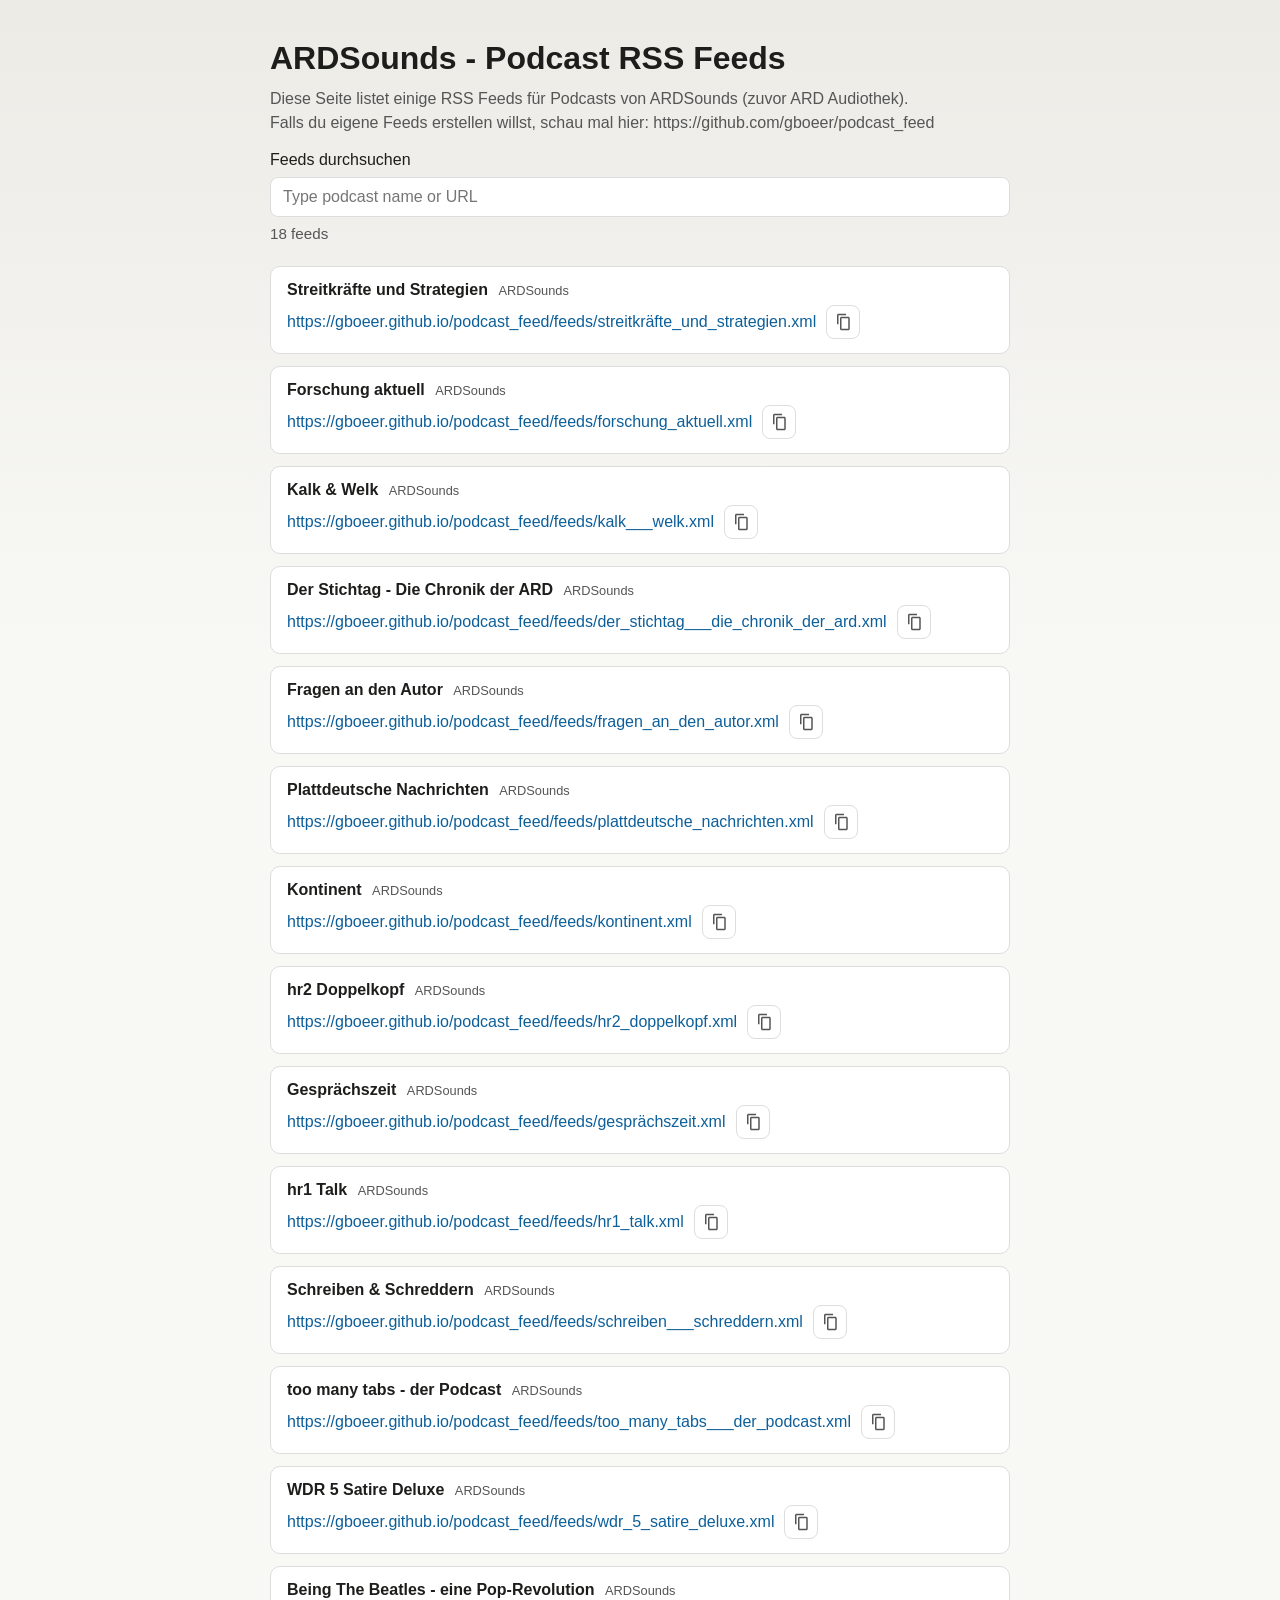
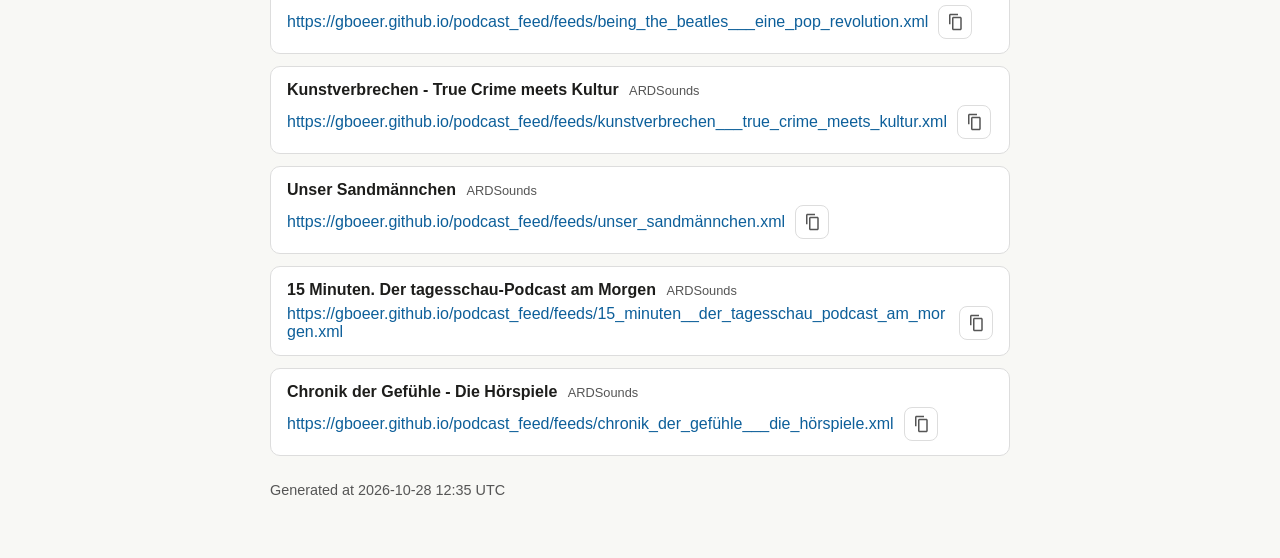
==== commit 39ec269a: "deploy: 3270543f845d067c883ebe830aea7118009c3dfb" ====
--- a/index.html
+++ b/index.html
@@ -35,7 +35,7 @@
 <li data-search="15 minuten. der tagesschau-podcast am morgen https://gboeer.github.io/podcast_feed/feeds/15_minuten__der_tagesschau_podcast_am_morgen.xml"><strong>15 Minuten. Der tagesschau-Podcast am Morgen</strong> <a class="source-link" href="https://www.ardsounds.de/sendung/15-minuten-der-tagesschau-podcast-am-morgen/urn:ard:show:b84b465ae5abcd64/" target="_blank" rel="noopener">ARDSounds</a><br><div class="feed-link-row"><a href="https://gboeer.github.io/podcast_feed/feeds/15_minuten__der_tagesschau_podcast_am_morgen.xml">https://gboeer.github.io/podcast_feed/feeds/15_minuten__der_tagesschau_podcast_am_morgen.xml</a><button class="copy-btn" type="button" data-copy="https://gboeer.github.io/podcast_feed/feeds/15_minuten__der_tagesschau_podcast_am_morgen.xml" aria-label="Copy feed URL" title="Copy feed URL"><svg viewBox="0 0 24 24" aria-hidden="true" focusable="false"><path d="M16 1H6c-1.1 0-2 .9-2 2v12h2V3h10V1zm3 4H10c-1.1 0-2 .9-2 2v14c0 1.1.9 2 2 2h9c1.1 0 2-.9 2-2V7c0-1.1-.9-2-2-2zm0 16H10V7h9v14z"/></svg></button></div></li>
 <li data-search="chronik der gefühle - die hörspiele https://gboeer.github.io/podcast_feed/feeds/chronik_der_gefühle___die_hörspiele.xml"><strong>Chronik der Gefühle - Die Hörspiele</strong> <a class="source-link" href="https://www.ardsounds.de/sendung/chronik-der-gefuehle-die-hoerspiele/urn:ard:show:01b02176eb6d5ae0/" target="_blank" rel="noopener">ARDSounds</a><br><div class="feed-link-row"><a href="https://gboeer.github.io/podcast_feed/feeds/chronik_der_gefühle___die_hörspiele.xml">https://gboeer.github.io/podcast_feed/feeds/chronik_der_gefühle___die_hörspiele.xml</a><button class="copy-btn" type="button" data-copy="https://gboeer.github.io/podcast_feed/feeds/chronik_der_gefühle___die_hörspiele.xml" aria-label="Copy feed URL" title="Copy feed URL"><svg viewBox="0 0 24 24" aria-hidden="true" focusable="false"><path d="M16 1H6c-1.1 0-2 .9-2 2v12h2V3h10V1zm3 4H10c-1.1 0-2 .9-2 2v14c0 1.1.9 2 2 2h9c1.1 0 2-.9 2-2V7c0-1.1-.9-2-2-2zm0 16H10V7h9v14z"/></svg></button></div></li>
     </ul>
-    <footer>Generated at 2026-10-27 11:58 UTC</footer>
+    <footer>Generated at 2026-10-28 12:35 UTC</footer>
   </main>
   <script>
     (function () {
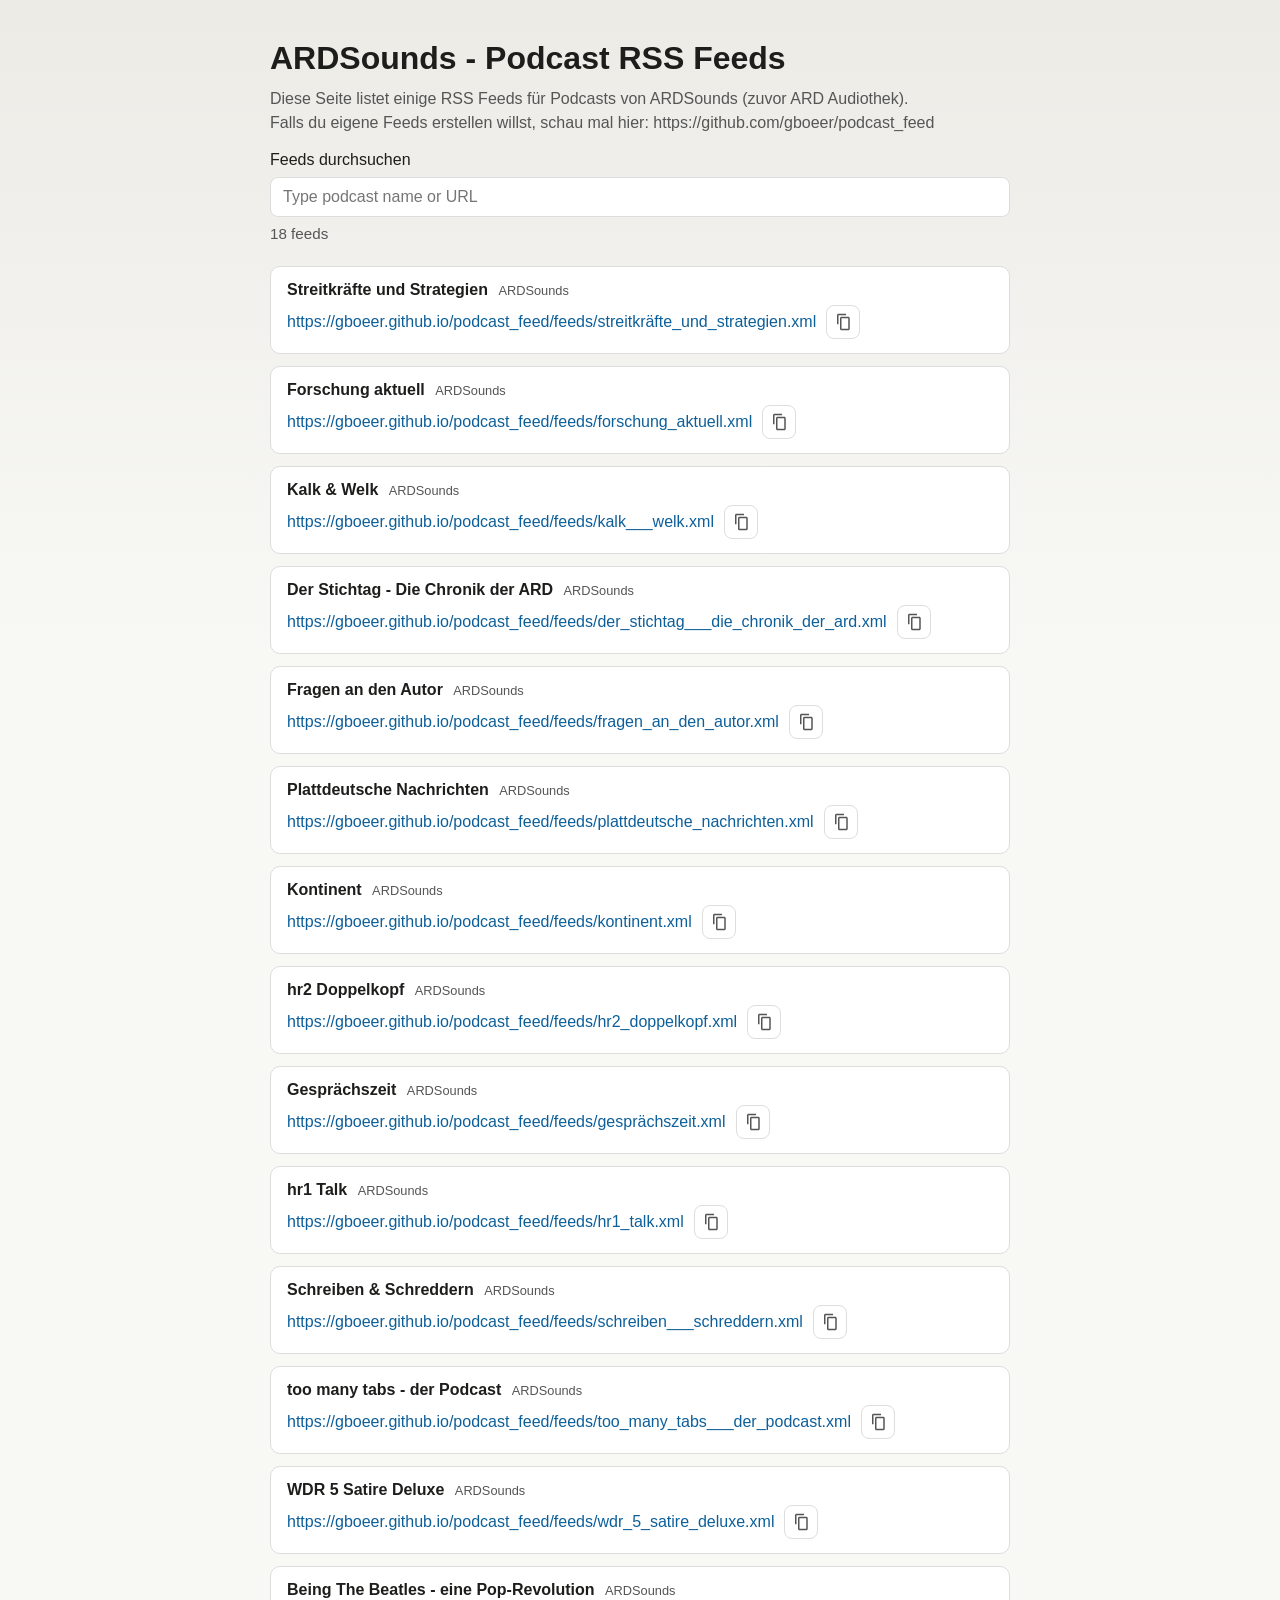
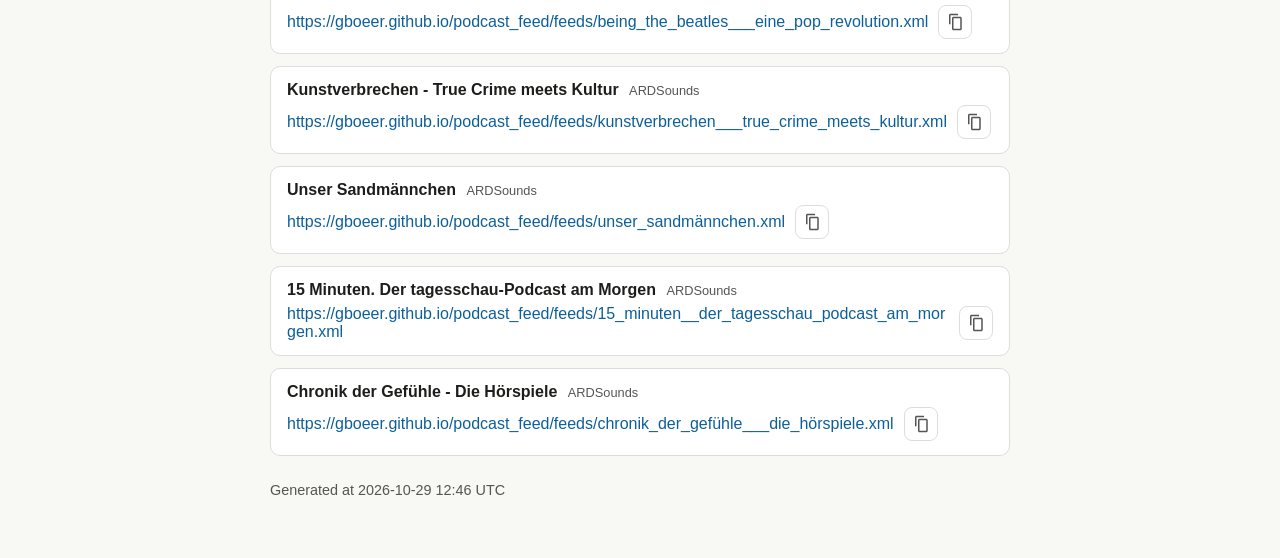
==== commit 29768477: "deploy: 3270543f845d067c883ebe830aea7118009c3dfb" ====
--- a/index.html
+++ b/index.html
@@ -35,7 +35,7 @@
 <li data-search="15 minuten. der tagesschau-podcast am morgen https://gboeer.github.io/podcast_feed/feeds/15_minuten__der_tagesschau_podcast_am_morgen.xml"><strong>15 Minuten. Der tagesschau-Podcast am Morgen</strong> <a class="source-link" href="https://www.ardsounds.de/sendung/15-minuten-der-tagesschau-podcast-am-morgen/urn:ard:show:b84b465ae5abcd64/" target="_blank" rel="noopener">ARDSounds</a><br><div class="feed-link-row"><a href="https://gboeer.github.io/podcast_feed/feeds/15_minuten__der_tagesschau_podcast_am_morgen.xml">https://gboeer.github.io/podcast_feed/feeds/15_minuten__der_tagesschau_podcast_am_morgen.xml</a><button class="copy-btn" type="button" data-copy="https://gboeer.github.io/podcast_feed/feeds/15_minuten__der_tagesschau_podcast_am_morgen.xml" aria-label="Copy feed URL" title="Copy feed URL"><svg viewBox="0 0 24 24" aria-hidden="true" focusable="false"><path d="M16 1H6c-1.1 0-2 .9-2 2v12h2V3h10V1zm3 4H10c-1.1 0-2 .9-2 2v14c0 1.1.9 2 2 2h9c1.1 0 2-.9 2-2V7c0-1.1-.9-2-2-2zm0 16H10V7h9v14z"/></svg></button></div></li>
 <li data-search="chronik der gefühle - die hörspiele https://gboeer.github.io/podcast_feed/feeds/chronik_der_gefühle___die_hörspiele.xml"><strong>Chronik der Gefühle - Die Hörspiele</strong> <a class="source-link" href="https://www.ardsounds.de/sendung/chronik-der-gefuehle-die-hoerspiele/urn:ard:show:01b02176eb6d5ae0/" target="_blank" rel="noopener">ARDSounds</a><br><div class="feed-link-row"><a href="https://gboeer.github.io/podcast_feed/feeds/chronik_der_gefühle___die_hörspiele.xml">https://gboeer.github.io/podcast_feed/feeds/chronik_der_gefühle___die_hörspiele.xml</a><button class="copy-btn" type="button" data-copy="https://gboeer.github.io/podcast_feed/feeds/chronik_der_gefühle___die_hörspiele.xml" aria-label="Copy feed URL" title="Copy feed URL"><svg viewBox="0 0 24 24" aria-hidden="true" focusable="false"><path d="M16 1H6c-1.1 0-2 .9-2 2v12h2V3h10V1zm3 4H10c-1.1 0-2 .9-2 2v14c0 1.1.9 2 2 2h9c1.1 0 2-.9 2-2V7c0-1.1-.9-2-2-2zm0 16H10V7h9v14z"/></svg></button></div></li>
     </ul>
-    <footer>Generated at 2026-10-28 12:35 UTC</footer>
+    <footer>Generated at 2026-10-29 12:46 UTC</footer>
   </main>
   <script>
     (function () {
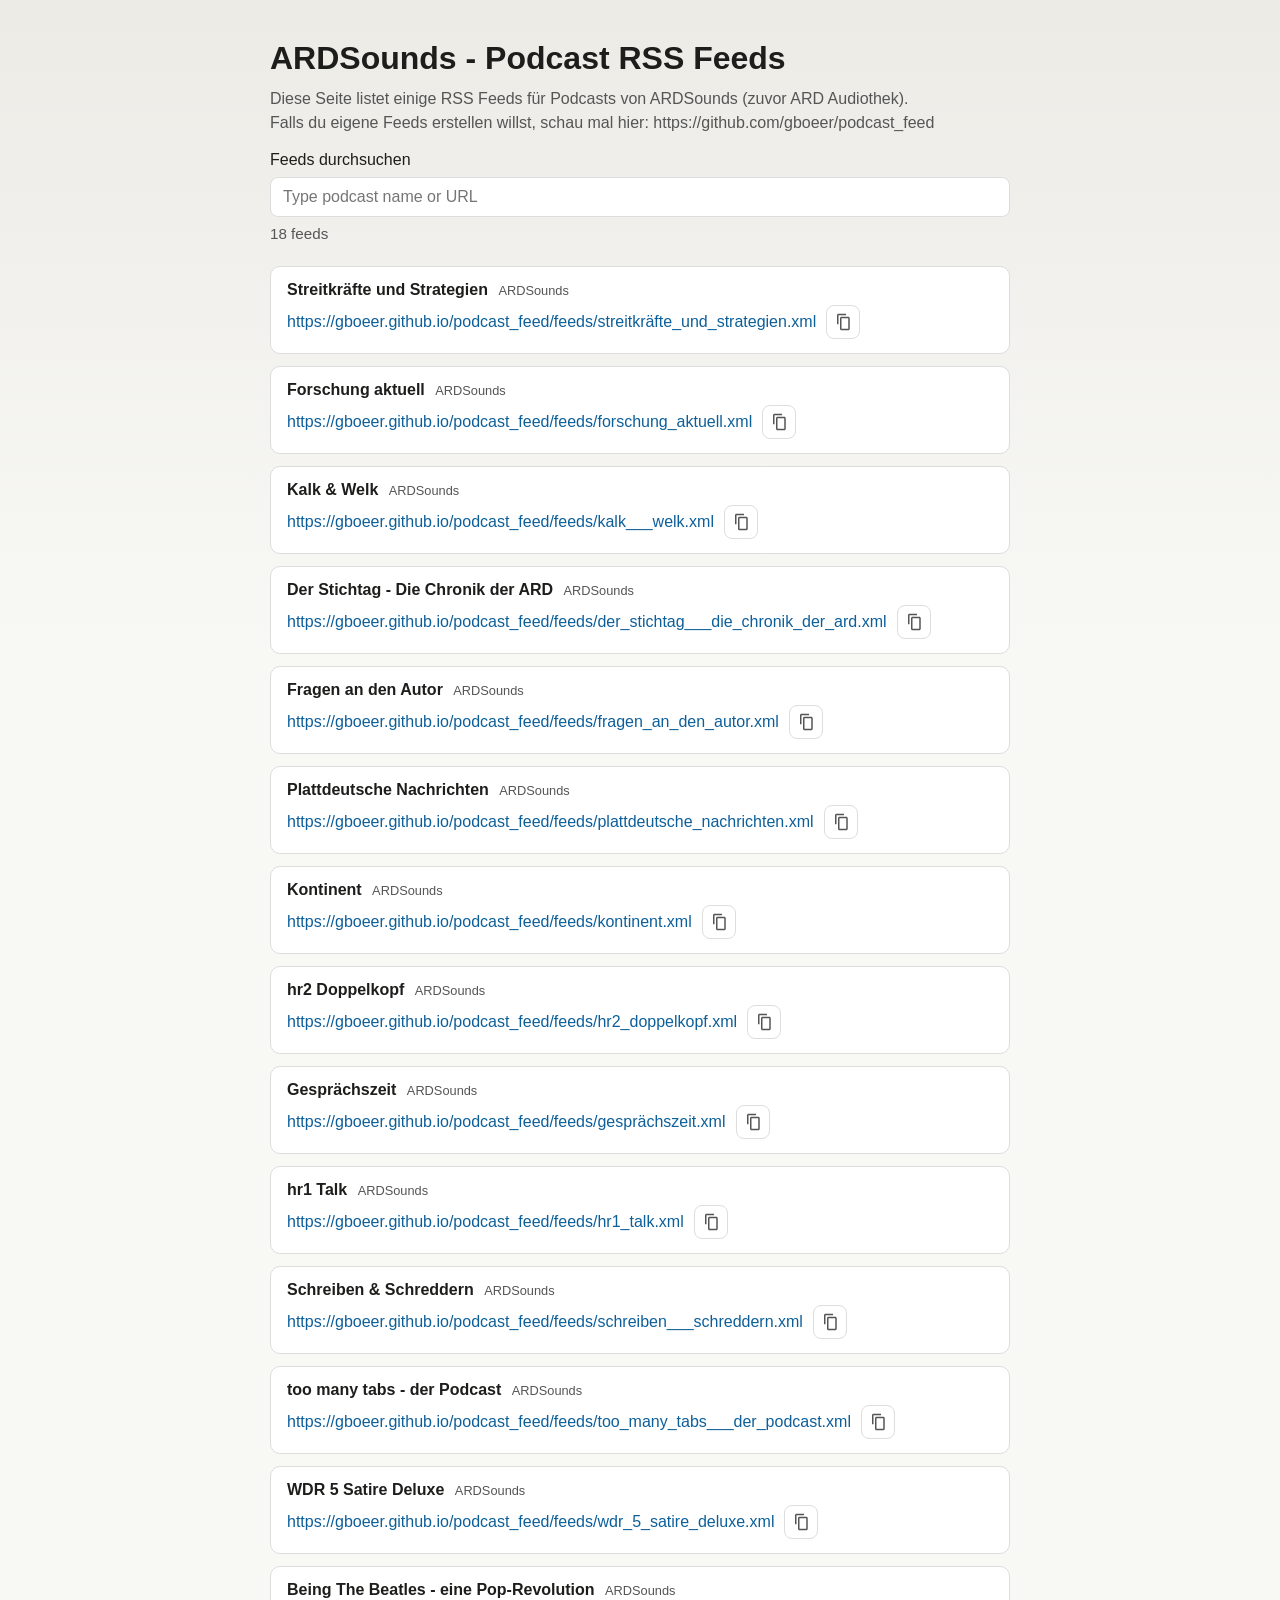
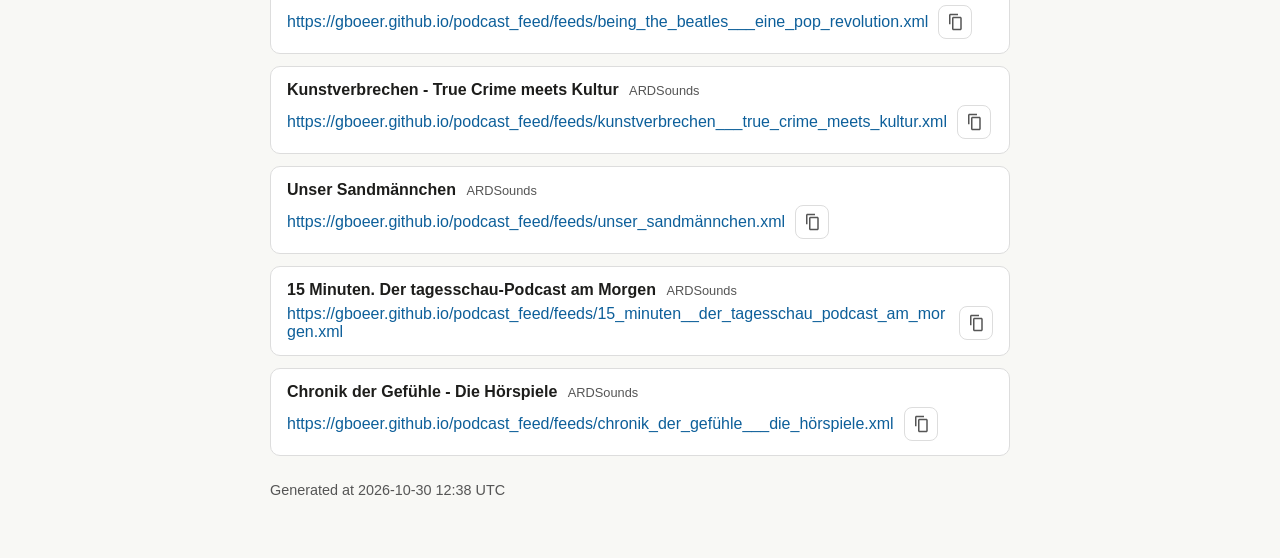
==== commit 725d751f: "deploy: 3270543f845d067c883ebe830aea7118009c3dfb" ====
--- a/index.html
+++ b/index.html
@@ -35,7 +35,7 @@
 <li data-search="15 minuten. der tagesschau-podcast am morgen https://gboeer.github.io/podcast_feed/feeds/15_minuten__der_tagesschau_podcast_am_morgen.xml"><strong>15 Minuten. Der tagesschau-Podcast am Morgen</strong> <a class="source-link" href="https://www.ardsounds.de/sendung/15-minuten-der-tagesschau-podcast-am-morgen/urn:ard:show:b84b465ae5abcd64/" target="_blank" rel="noopener">ARDSounds</a><br><div class="feed-link-row"><a href="https://gboeer.github.io/podcast_feed/feeds/15_minuten__der_tagesschau_podcast_am_morgen.xml">https://gboeer.github.io/podcast_feed/feeds/15_minuten__der_tagesschau_podcast_am_morgen.xml</a><button class="copy-btn" type="button" data-copy="https://gboeer.github.io/podcast_feed/feeds/15_minuten__der_tagesschau_podcast_am_morgen.xml" aria-label="Copy feed URL" title="Copy feed URL"><svg viewBox="0 0 24 24" aria-hidden="true" focusable="false"><path d="M16 1H6c-1.1 0-2 .9-2 2v12h2V3h10V1zm3 4H10c-1.1 0-2 .9-2 2v14c0 1.1.9 2 2 2h9c1.1 0 2-.9 2-2V7c0-1.1-.9-2-2-2zm0 16H10V7h9v14z"/></svg></button></div></li>
 <li data-search="chronik der gefühle - die hörspiele https://gboeer.github.io/podcast_feed/feeds/chronik_der_gefühle___die_hörspiele.xml"><strong>Chronik der Gefühle - Die Hörspiele</strong> <a class="source-link" href="https://www.ardsounds.de/sendung/chronik-der-gefuehle-die-hoerspiele/urn:ard:show:01b02176eb6d5ae0/" target="_blank" rel="noopener">ARDSounds</a><br><div class="feed-link-row"><a href="https://gboeer.github.io/podcast_feed/feeds/chronik_der_gefühle___die_hörspiele.xml">https://gboeer.github.io/podcast_feed/feeds/chronik_der_gefühle___die_hörspiele.xml</a><button class="copy-btn" type="button" data-copy="https://gboeer.github.io/podcast_feed/feeds/chronik_der_gefühle___die_hörspiele.xml" aria-label="Copy feed URL" title="Copy feed URL"><svg viewBox="0 0 24 24" aria-hidden="true" focusable="false"><path d="M16 1H6c-1.1 0-2 .9-2 2v12h2V3h10V1zm3 4H10c-1.1 0-2 .9-2 2v14c0 1.1.9 2 2 2h9c1.1 0 2-.9 2-2V7c0-1.1-.9-2-2-2zm0 16H10V7h9v14z"/></svg></button></div></li>
     </ul>
-    <footer>Generated at 2026-10-29 12:46 UTC</footer>
+    <footer>Generated at 2026-10-30 12:38 UTC</footer>
   </main>
   <script>
     (function () {
